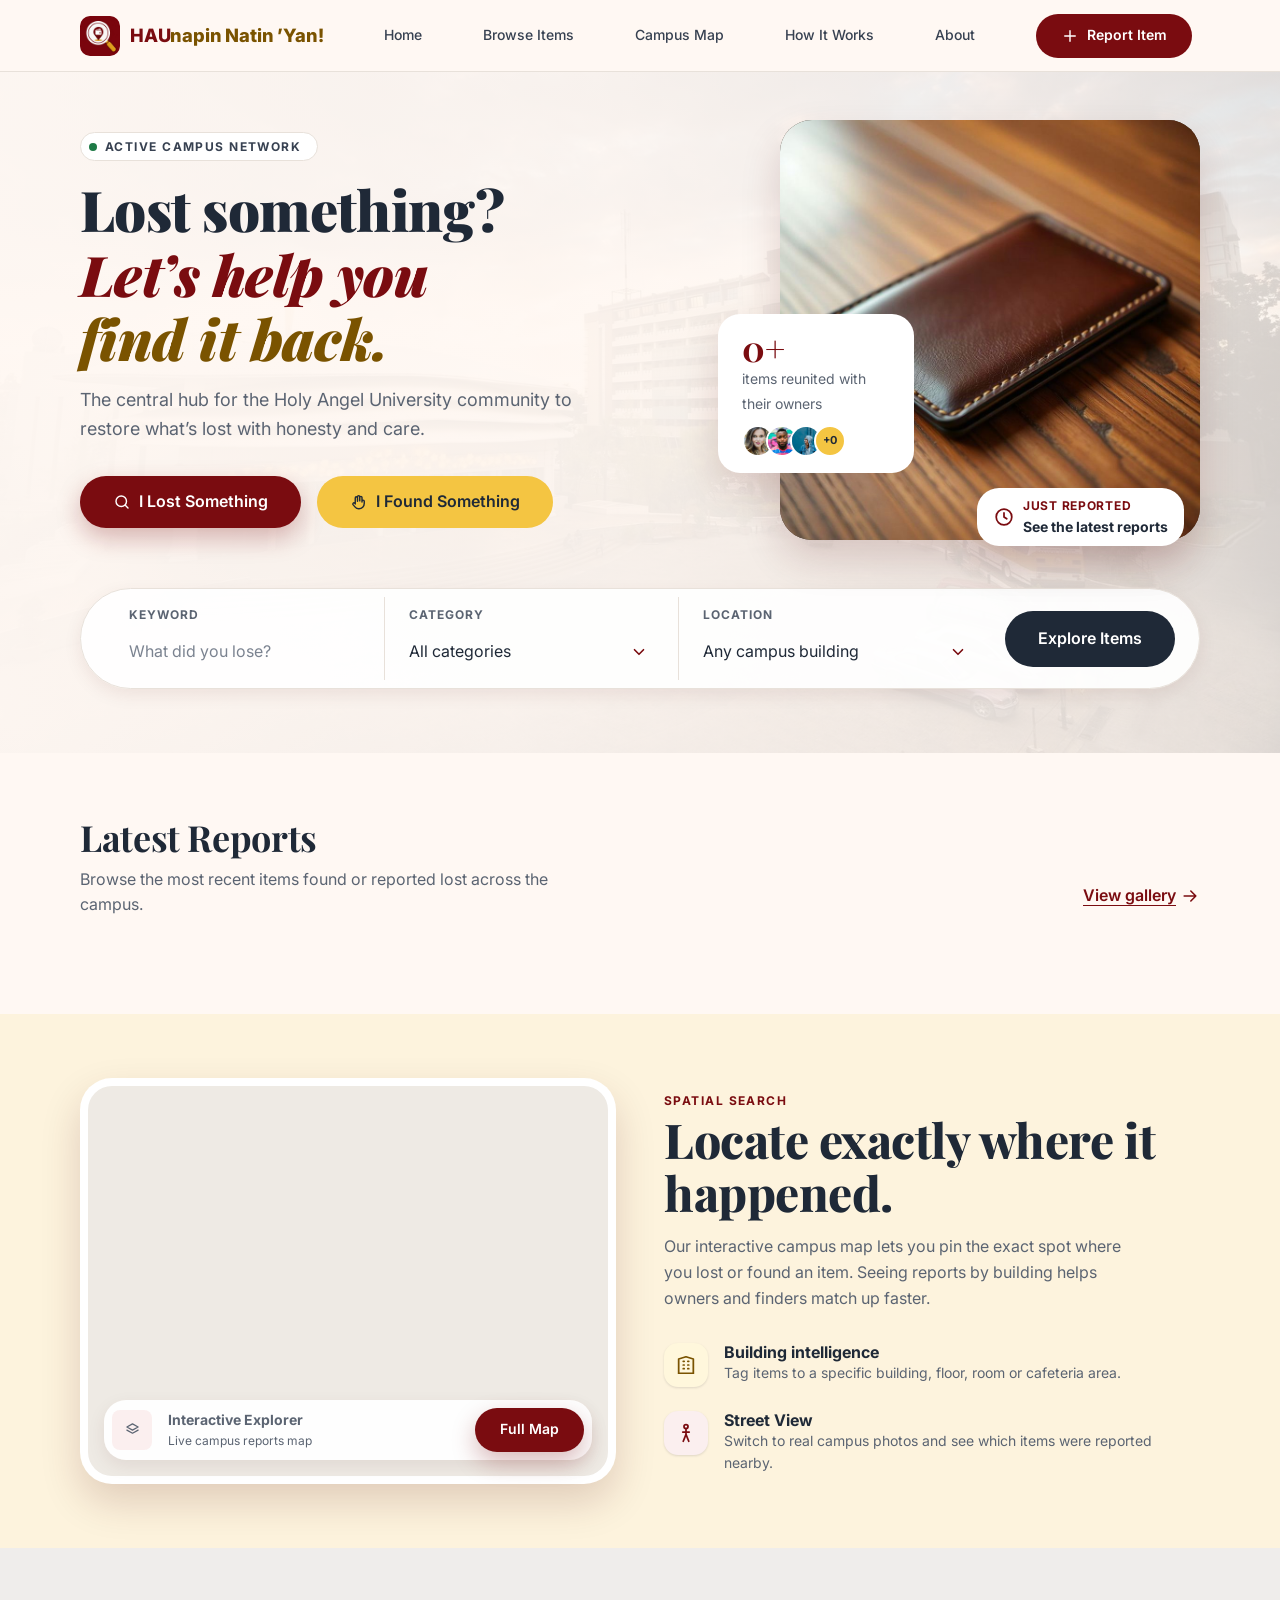
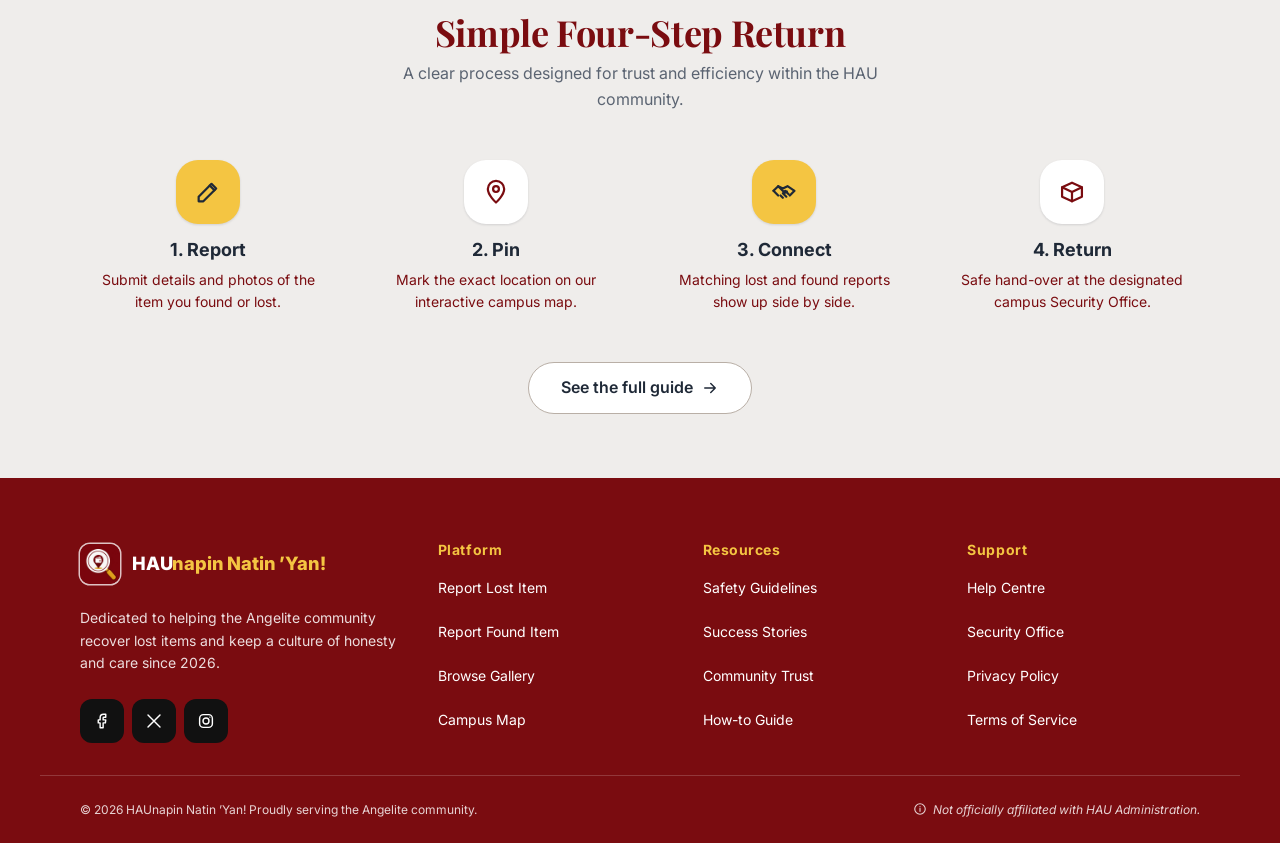
==== index.html @ 3c2f7609 "Phase 2: Wireframes, style guide, and draft of sitemap" ====
<!DOCTYPE html>
<html lang="en">
<head>
<meta charset="UTF-8">
<meta name="viewport" content="width=device-width, initial-scale=1, viewport-fit=cover">
<title>HAUnapin Natin ’Yan! | HAU Campus Lost & Found</title>
<meta name="description" content="Report, search and reclaim lost items at Holy Angel University, with every report pinned on an interactive campus map.">
<meta name="theme-color" content="#7A0C10">
<link rel="icon" href="images/favicon.svg" type="image/svg+xml">
<link rel="apple-touch-icon" href="images/apple-touch-icon.png">
<link rel="preconnect" href="https://fonts.googleapis.com">
<link rel="preconnect" href="https://fonts.gstatic.com" crossorigin>
<link href="https://fonts.googleapis.com/css2?family=Inter:wght@400;500;600;700;800;900&family=Playfair+Display:ital,wght@0,700;0,800;0,900;1,700;1,800;1,900&display=swap" rel="stylesheet">
<link rel="stylesheet" href="css/styles.css?v=20261009c">
</head>
<body data-page="home">

<a class="skip-link" href="#main">Skip to content</a>
<header class="site-header">
  <div class="container header-inner">
    <a class="brand" href="index.html" aria-label="HAUnapin Natin ’Yan! home"><img class="brand-mark" src="images/logo-mark.png" alt="" width="40" height="40"><span class="brand-name ">HAU<span>napin Natin ’Yan!</span></span></a>
    <nav class="main-nav" aria-label="Primary">
      <ul class="nav-list list-reset" role="list">
          <li><a class="nav-link" href="index.html" data-nav="home">Home</a></li>
          <li><a class="nav-link" href="browse.html" data-nav="browse">Browse Items</a></li>
          <li><a class="nav-link" href="map.html" data-nav="map">Campus Map</a></li>
          <li><a class="nav-link" href="how.html" data-nav="how">How It Works</a></li>
          <li><a class="nav-link" href="about.html" data-nav="about">About</a></li>
      </ul>
    </nav>
    <div class="header-actions">
      <a class="btn btn-primary header-cta" href="report.html"><svg class="icon" viewBox="0 0 24 24" fill="none" stroke="currentColor" stroke-width="1.9" stroke-linecap="round" stroke-linejoin="round" aria-hidden="true" focusable="false"><path d="M12 5v14M5 12h14"/></svg>Report Item</a>
      <div id="accountSlot" class="account-slot"></div>
      <button type="button" class="icon-btn menu-btn" id="menuBtn" aria-label="Open menu" aria-expanded="false" aria-controls="drawer"><svg class="icon" viewBox="0 0 24 24" fill="none" stroke="currentColor" stroke-width="1.9" stroke-linecap="round" stroke-linejoin="round" aria-hidden="true" focusable="false"><path d="M4 7h16M4 12h16M4 17h16"/></svg></button>
    </div>
  </div>
</header>
<div class="drawer-backdrop" id="drawerBackdrop" hidden>
  <aside class="drawer" id="drawer" aria-label="Menu" hidden>
    <div class="drawer-head">
      <a class="brand" href="index.html" aria-label="HAUnapin Natin ’Yan! home"><img class="brand-mark" src="images/logo-mark.png" alt="" width="40" height="40"><span class="brand-name ">HAU<span>napin Natin ’Yan!</span></span></a>
      <button type="button" class="icon-btn" data-close-drawer aria-label="Close menu"><svg class="icon" viewBox="0 0 24 24" fill="none" stroke="currentColor" stroke-width="1.9" stroke-linecap="round" stroke-linejoin="round" aria-hidden="true" focusable="false"><path d="M6 6l12 12M18 6 6 18"/></svg></button>
    </div>
    <nav class="drawer-nav" aria-label="Mobile">
      <a href="index.html" data-nav="home">Home</a>
      <a href="browse.html" data-nav="browse">Browse Items</a>
      <a href="map.html" data-nav="map">Campus Map</a>
      <a href="how.html" data-nav="how">How It Works</a>
      <a href="about.html" data-nav="about">About</a>
      <a href="stories.html" data-nav="stories">Success Stories</a>
      <a href="safety.html" data-nav="safety">Safety Guidelines</a>
      <a href="help.html" data-nav="help">Help Centre</a>
    </nav>
    <div class="drawer-account" id="drawerAccount"></div>
    <div class="drawer-foot">
      <a class="btn btn-primary btn-lg" href="report.html?type=lost"><svg class="icon" viewBox="0 0 24 24" fill="none" stroke="currentColor" stroke-width="1.9" stroke-linecap="round" stroke-linejoin="round" aria-hidden="true" focusable="false"><circle cx="11" cy="11" r="7"/><path d="m20 20-3.6-3.6"/></svg>I Lost Something</a>
      <a class="btn btn-gold btn-lg" href="report.html?type=found"><svg class="icon" viewBox="0 0 24 24" fill="none" stroke="currentColor" stroke-width="1.9" stroke-linecap="round" stroke-linejoin="round" aria-hidden="true" focusable="false"><path d="M7 11V6.5a1.5 1.5 0 0 1 3 0V11M10 10.5V5a1.5 1.5 0 0 1 3 0v5.5M13 10.5V6a1.5 1.5 0 0 1 3 0v6M16 11a1.5 1.5 0 0 1 3 0v3a7 7 0 0 1-7 7h-.5a6 6 0 0 1-4.6-2.2L4 15.5a1.5 1.5 0 0 1 2.2-2L7 14.5V11"/></svg>I Found Something</a>
    </div>
  </aside>
</div>
<div class="page">
<main id="main" tabindex="-1">

  <section class="hero hero-photo-bg" aria-labelledby="heroTitle">
    <div class="hero-bg" aria-hidden="true"><img src="images/campus/hau-campus.jpg" alt=""></div>
    <div class="container">
      <div class="hero-grid">
        <div>
          <p class="eyebrow eyebrow-pill"><span class="dot" aria-hidden="true"></span>Active campus network</p>
          <h1 id="heroTitle">Lost something?<span class="line-2">Let’s help you</span><span class="line-3">find it back.</span></h1>
          <p class="hero-lead">The central hub for the Holy Angel University community to restore what’s lost with honesty and care.</p>
          <div class="hero-ctas">
            <a class="btn btn-primary btn-lg" href="report.html?type=lost"><svg class="icon" viewBox="0 0 24 24" fill="none" stroke="currentColor" stroke-width="1.9" stroke-linecap="round" stroke-linejoin="round" aria-hidden="true" focusable="false"><circle cx="11" cy="11" r="7"/><path d="m20 20-3.6-3.6"/></svg>I Lost Something</a>
            <a class="btn btn-gold btn-lg" href="report.html?type=found"><svg class="icon" viewBox="0 0 24 24" fill="none" stroke="currentColor" stroke-width="1.9" stroke-linecap="round" stroke-linejoin="round" aria-hidden="true" focusable="false"><path d="M7 11V6.5a1.5 1.5 0 0 1 3 0V11M10 10.5V5a1.5 1.5 0 0 1 3 0v5.5M13 10.5V6a1.5 1.5 0 0 1 3 0v6M16 11a1.5 1.5 0 0 1 3 0v3a7 7 0 0 1-7 7h-.5a6 6 0 0 1-4.6-2.2L4 15.5a1.5 1.5 0 0 1 2.2-2L7 14.5V11"/></svg>I Found Something</a>
          </div>
        </div>
        <div class="hero-visual">
          <div class="hero-photo"><img src="images/items/brown-wallet.jpg" alt="A brown leather wallet on a wooden table" width="420" height="420"></div>
          <div class="float-card float-stat">
            <strong><span id="statReturned">0</span>+</strong>
            <span>items reunited with their owners</span>
            <span class="avatar-stack" aria-hidden="true">
              <img src="images/people/story-maria.jpg" alt=""><img src="images/people/story-jerome.jpg" alt=""><img src="images/people/story-elena.jpg" alt=""><b id="statMore">+0</b>
            </span>
          </div>
          <a class="float-card float-latest" id="latestFloat" href="browse.html">
            <svg class="icon" viewBox="0 0 24 24" fill="none" stroke="currentColor" stroke-width="1.9" stroke-linecap="round" stroke-linejoin="round" aria-hidden="true" focusable="false"><circle cx="12" cy="12" r="8.5"/><path d="M12 7.5V12l3 2"/></svg>
            <span><small>Just reported</small><b id="latestFloatTitle">See the latest reports</b></span>
          </a>
        </div>
      </div>

      <form class="quick-search" action="browse.html" method="get" role="search" aria-label="Search lost and found items">
        <div class="field">
          <label class="label" for="qsKeyword">Keyword</label>
          <input class="input" id="qsKeyword" name="q" type="search" placeholder="What did you lose?" autocomplete="off">
        </div>
        <div class="field">
          <label class="label" for="qsCat">Category</label>
          <select class="select" id="qsCat" name="cat"><option value="">All categories</option></select>
        </div>
        <div class="field">
          <label class="label" for="qsBldg">Location</label>
          <select class="select" id="qsBldg" name="bldg"><option value="">Any campus building</option></select>
        </div>
        <button class="btn btn-dark btn-lg" type="submit">Explore Items</button>
      </form>
    </div>
  </section>

  <section class="section" aria-labelledby="latestTitle">
    <div class="container">
      <div class="section-head">
        <div>
          <h2 id="latestTitle">Latest Reports</h2>
          <p>Browse the most recent items found or reported lost across the campus.</p>
        </div>
        <a class="text-link" href="browse.html">View gallery<svg class="icon" viewBox="0 0 24 24" fill="none" stroke="currentColor" stroke-width="1.9" stroke-linecap="round" stroke-linejoin="round" aria-hidden="true" focusable="false"><path d="M5 12h14M13 6l6 6-6 6"/></svg></a>
      </div>
      <div class="grid grid-3" id="latestGrid" aria-live="polite"></div>
    </div>
  </section>

  <section class="section band-cream" aria-labelledby="mapTitle">
    <div class="container split">
      <div class="preview-frame">
        <div class="map-shell" id="previewMap"></div>
        <div class="preview-cta">
          <span class="preview-ico" aria-hidden="true"><svg class="icon" viewBox="0 0 24 24" fill="none" stroke="currentColor" stroke-width="1.9" stroke-linecap="round" stroke-linejoin="round" aria-hidden="true" focusable="false"><path d="m12 3 9 5-9 5-9-5 9-5Z"/><path d="m3 13 9 5 9-5"/></svg></span>
          <span><b>Interactive Explorer</b><span>Live campus reports map</span></span>
          <a class="btn btn-primary" href="map.html">Full Map</a>
        </div>
      </div>
      <div>
        <p class="eyebrow">Spatial search</p>
        <h2 id="mapTitle" class="h-display">Locate exactly where it happened.</h2>
        <p class="muted" style="margin-top:var(--s-2);max-width:48ch">Our interactive campus map lets you pin the exact spot where you lost or found an item. Seeing reports by building helps owners and finders match up faster.</p>
        <div class="feature-list">
          <div class="feature"><span class="feature-icon is-gold"><svg class="icon" viewBox="0 0 24 24" fill="none" stroke="currentColor" stroke-width="1.9" stroke-linecap="round" stroke-linejoin="round" aria-hidden="true" focusable="false"><path d="M4 21V5.5L12 3l8 2.5V21"/><path d="M4 21h16M9 8h1M14 8h1M9 12h1M14 12h1M9 16h1M14 16h1"/></svg></span><div><h3>Building intelligence</h3><p>Tag items to a specific building, floor, room or cafeteria area.</p></div></div>
          <div class="feature"><span class="feature-icon is-rose"><svg class="icon" viewBox="0 0 24 24" fill="none" stroke="currentColor" stroke-width="1.9" stroke-linecap="round" stroke-linejoin="round" aria-hidden="true" focusable="false"><circle cx="12" cy="5" r="2.2"/><path d="M12 7.5v6M9 21l3-7.5 3 7.5M8.5 11h7"/></svg></span><div><h3>Street View</h3><p>Switch to real campus photos and see which items were reported nearby.</p></div></div>
        </div>
      </div>
    </div>
  </section>

  <section class="section band-grey" id="how" aria-labelledby="howTitle">
    <div class="container">
      <div class="section-head center">
        <div>
          <h2 id="howTitle" class="h-burgundy">Simple Four-Step Return</h2>
          <p>A clear process designed for trust and efficiency within the HAU community.</p>
        </div>
      </div>
      <ol class="steps list-reset" role="list">
        <li class="step"><span class="step-icon"><svg class="icon" viewBox="0 0 24 24" fill="none" stroke="currentColor" stroke-width="1.9" stroke-linecap="round" stroke-linejoin="round" aria-hidden="true" focusable="false"><path d="M4 20h4l11-11-4-4L4 16v4Z"/><path d="m13.5 6.5 4 4"/></svg></span><h3>Report</h3><p>Submit details and photos of the item you found or lost.</p></li>
        <li class="step"><span class="step-icon"><svg class="icon" viewBox="0 0 24 24" fill="none" stroke="currentColor" stroke-width="1.9" stroke-linecap="round" stroke-linejoin="round" aria-hidden="true" focusable="false"><path d="M12 21s-7-6.2-7-11.5A7 7 0 0 1 19 9.5C19 14.8 12 21 12 21Z"/><circle cx="12" cy="9.5" r="2.5"/></svg></span><h3>Pin</h3><p>Mark the exact location on our interactive campus map.</p></li>
        <li class="step"><span class="step-icon"><svg class="icon" viewBox="0 0 24 24" fill="none" stroke="currentColor" stroke-width="1.9" stroke-linecap="round" stroke-linejoin="round" aria-hidden="true" focusable="false"><path d="m3 11 4-4 4 2 4-2 6 4-4 4"/><path d="m7 7 5 5a1.5 1.5 0 0 0 2.1 0l.4-.4M9 15l2 2M11 13l3 3M13 11l3 3"/><path d="m3 11 4 4"/></svg></span><h3>Connect</h3><p>Matching lost and found reports show up side by side.</p></li>
        <li class="step"><span class="step-icon"><svg class="icon" viewBox="0 0 24 24" fill="none" stroke="currentColor" stroke-width="1.9" stroke-linecap="round" stroke-linejoin="round" aria-hidden="true" focusable="false"><path d="M3.5 8 12 4l8.5 4v8L12 20l-8.5-4V8Z"/><path d="M3.5 8 12 12l8.5-4M12 12v8"/></svg></span><h3>Return</h3><p>Safe hand-over at the designated campus Security Office.</p></li>
      </ol>
      <p class="center" style="margin-top:var(--s-4)"><a class="btn btn-outline btn-lg" href="how.html">See the full guide<svg class="icon" viewBox="0 0 24 24" fill="none" stroke="currentColor" stroke-width="1.9" stroke-linecap="round" stroke-linejoin="round" aria-hidden="true" focusable="false"><path d="M5 12h14M13 6l6 6-6 6"/></svg></a></p>
    </div>
  </section>
</main>
</div>

<footer class="site-footer">
  <div class="container footer-top">
    <div class="footer-brand">
      <a class="brand brand-footer" href="index.html" aria-label="HAUnapin Natin ’Yan! home"><img class="brand-mark footer-logo" src="images/logo-mark.png" alt="" width="40" height="40"><span class="brand-name">HAU<span>napin Natin ’Yan!</span></span></a>
      <p>Dedicated to helping the Angelite community recover lost items and keep a culture of honesty and care since 2026.</p>
      <div class="socials">
        <a href="https://www.facebook.com/holyangel1933" target="_blank" rel="noopener" aria-label="Holy Angel University on Facebook (opens in a new tab)"><svg class="icon" viewBox="0 0 24 24" fill="none" stroke="currentColor" stroke-width="1.9" stroke-linecap="round" stroke-linejoin="round" aria-hidden="true" focusable="false"><path d="M14 3h3v4h-2.5a1 1 0 0 0-1 1v2.5H17l-.5 4h-3V21h-4v-6.5H7v-4h2.5V7.5A4.5 4.5 0 0 1 14 3Z"/></svg></a>
        <a href="https://twitter.com/holyangel1933" target="_blank" rel="noopener" aria-label="Holy Angel University on X (opens in a new tab)"><svg class="icon" viewBox="0 0 24 24" fill="none" stroke="currentColor" stroke-width="1.9" stroke-linecap="round" stroke-linejoin="round" aria-hidden="true" focusable="false"><path d="M4 4l16 16M20 4 4 20"/></svg></a>
        <a href="https://www.instagram.com/holyangel1933/" target="_blank" rel="noopener" aria-label="Holy Angel University on Instagram (opens in a new tab)"><svg class="icon" viewBox="0 0 24 24" fill="none" stroke="currentColor" stroke-width="1.9" stroke-linecap="round" stroke-linejoin="round" aria-hidden="true" focusable="false"><rect x="3.5" y="3.5" width="17" height="17" rx="5"/><circle cx="12" cy="12" r="4"/><path d="M17.2 6.8v.01"/></svg></a>
      </div>
    </div>
    <nav class="footer-col" aria-labelledby="fPlatform">
      <h2 id="fPlatform">Platform</h2>
      <a href="report.html?type=lost">Report Lost Item</a>
      <a href="report.html?type=found">Report Found Item</a>
      <a href="browse.html">Browse Gallery</a>
      <a href="map.html">Campus Map</a>
    </nav>
    <nav class="footer-col" aria-labelledby="fResources">
      <h2 id="fResources">Resources</h2>
      <a href="safety.html">Safety Guidelines</a>
      <a href="stories.html">Success Stories</a>
      <a href="about.html#mission">Community Trust</a>
      <a href="how.html">How-to Guide</a>
    </nav>
    <nav class="footer-col" aria-labelledby="fSupport">
      <h2 id="fSupport">Support</h2>
      <a href="help.html">Help Centre</a>
      <a href="help.html#contact">Security Office</a>
      <a href="legal.html#privacy">Privacy Policy</a>
      <a href="legal.html#terms">Terms of Service</a>
    </nav>
  </div>
  <div class="container footer-bottom">
    <p>&copy; <span id="year">2026</span> HAUnapin Natin ’Yan! Proudly serving the Angelite community.</p>
    <p class="footer-note"><svg class="icon" viewBox="0 0 24 24" fill="none" stroke="currentColor" stroke-width="1.9" stroke-linecap="round" stroke-linejoin="round" aria-hidden="true" focusable="false"><circle cx="12" cy="12" r="9"/><path d="M12 11v5M12 8v.01"/></svg>Not officially affiliated with HAU Administration.</p>
  </div>
</footer>
<script src="js/sync.js?v=20261009c"></script>
<script src="js/icons.js?v=20261009c"></script>
<script src="js/data.js?v=20261009c"></script>
<script src="js/store.js?v=20261009c"></script>
<script src="js/auth.js?v=20261009c"></script>
<script src="js/ui.js?v=20261009c"></script>
<script src="js/map.js?v=20261009c"></script>
<script src="js/pages/home.js?v=20261009c"></script>
</body>
</html>
---- css/styles.css ----
/* ============================================================
   HAUnapin Natin 'Yan! — Campus Lost & Found
   Design system + components. Mobile-first.
   Breakpoints: 600 (large phone) / 900 (tablet) / 1200 (desktop)
   ============================================================ */

/* ---------- 1. Design tokens ---------- */
:root {
  /* Brand (from the Figma style guide) */
  --burgundy: #7A0C10;
  --burgundy-dark: #4A0404;
  --burgundy-600: #9B1B20;
  --burgundy-50: #FBEFEF;
  --burgundy-100: #F6DCDC;
  --gold: #F4C542;
  --gold-dark: #D4A017;
  --gold-50: #FFF7DC;
  --gold-text: #7A5300;          /* gold-family text that passes 4.5:1 on light surfaces */
  --sage: #8CB69B;
  --sage-dark: #5E8C6E;
  --sage-50: #EAF3ED;

  /* Surfaces */
  --cream: #FFF8F3;
  --surface: #FFFFFF;
  --surface-2: #FAF7F4;
  --surface-3: #F3EEEA;
  --line: #E8E1DA;
  --line-strong: #B9AFA6;        /* field and control outlines (3:1 on white) */

  /* Text */
  --ink: #1F2937;
  --ink-2: #374151;
  --muted: #5B6472;              /* secondary text, 5.9:1 on white */
  --on-dark: #FFFFFF;

  /* Status */
  --lost: var(--burgundy);
  --lost-bg: var(--burgundy-50);
  --found: var(--gold-text);
  --found-bg: var(--gold-50);
  --ok: #1E7A46;
  --ok-bg: #E7F5EC;
  --info: #1D4E89;
  --info-bg: #E8F0FA;
  --danger: #B42318;

  /* Type */
  --font-display: 'Playfair Display', Georgia, 'Times New Roman', serif;
  --font-body: 'Inter', system-ui, -apple-system, 'Segoe UI', Roboto, sans-serif;
  --fs-xs: 0.75rem;
  --fs-sm: 0.875rem;
  --fs-md: 1rem;
  --fs-lg: 1.125rem;
  --fs-xl: 1.375rem;
  --fs-2xl: clamp(1.6rem, 1.2rem + 1.6vw, 2.25rem);
  --fs-3xl: clamp(2.1rem, 1.4rem + 3vw, 3.5rem);

  /* Spacing: 8px base grid */
  --s-half: 0.25rem;   /* 4  */
  --s-1: 0.5rem;       /* 8  */
  --s-2: 1rem;         /* 16 */
  --s-3: 1.5rem;       /* 24 */
  --s-4: 2rem;         /* 32 */
  --s-5: 3rem;         /* 48 */
  --s-6: 4rem;         /* 64 */
  --s-7: 6rem;         /* 96 */

  /* Shape */
  --r-sm: 8px;
  --r-md: 14px;
  --r-lg: 22px;
  --r-xl: 32px;
  --r-pill: 999px;

  /* Elevation */
  --shadow-1: 0 1px 2px rgba(31, 41, 55, 0.06), 0 1px 3px rgba(31, 41, 55, 0.08);
  --shadow-2: 0 6px 18px rgba(74, 4, 4, 0.08);
  --shadow-3: 0 18px 40px rgba(74, 4, 4, 0.16);
  --shadow-cta: 0 10px 24px rgba(122, 12, 16, 0.28);

  /* Layers (base < card < sticky header < map overlays < sheets < modals < toast) */
  --z-base: 0;
  --z-card: 10;
  --z-sticky: 100;
  --z-map-overlay: 200;
  --z-sheet: 300;
  --z-modal: 400;
  --z-toast: 500;

  /* Layout */
  --container: 1200px;
  --gutter: clamp(1rem, 4vw, 2.5rem);
  --header-h: 72px;
  --tap: 44px;
  --ease: cubic-bezier(.22, .8, .24, 1);
  --focus: 0 0 0 3px var(--surface), 0 0 0 5px var(--burgundy);
}

/* ---------- 2. Reset ---------- */
*, *::before, *::after { box-sizing: border-box; }
html { -webkit-text-size-adjust: 100%; scroll-behavior: smooth; scroll-padding-top: calc(var(--header-h) + 16px); }
body, h1, h2, h3, h4, p, ul, ol, figure, blockquote, dl, dd { margin: 0; }
ul[role="list"], ol[role="list"], .list-reset { list-style: none; padding: 0; }
img, svg, video { display: block; max-width: 100%; }
input, button, textarea, select { font: inherit; color: inherit; }
button { cursor: pointer; background: none; border: 0; padding: 0; }
a { color: inherit; }
body {
  font-family: var(--font-body); font-size: var(--fs-md); line-height: 1.6; color: var(--ink);
  background: var(--cream); -webkit-font-smoothing: antialiased; text-rendering: optimizeLegibility;
  min-height: 100vh; min-height: 100dvh; display: flex; flex-direction: column;
}
.page { overflow-x: hidden; flex: 1 0 auto; } /* page wrapper: no sideways scrolling */
h1, h2, h3, h4 { line-height: 1.15; color: var(--ink); }
h1, h2 { font-family: var(--font-display); font-weight: 700; letter-spacing: -0.01em; }
h3, h4 { font-weight: 700; }
:focus-visible { outline: none; box-shadow: var(--focus); border-radius: var(--r-sm); }
[hidden] { display: none !important; }
html.is-locked { overflow: hidden; }

@media (prefers-reduced-motion: reduce) {
  html { scroll-behavior: auto; }
  *, *::before, *::after { animation-duration: 0.001ms !important; animation-iteration-count: 1 !important; transition-duration: 0.001ms !important; }
}

/* ---------- 3. Utilities ---------- */
.container { width: 100%; max-width: var(--container); margin-inline: auto; padding-inline: var(--gutter); }
.stack > * + * { margin-top: var(--s-2); }
.cluster { display: flex; flex-wrap: wrap; gap: var(--s-1); align-items: center; }
.grid { display: grid; gap: var(--s-3); }
.grid-3 { grid-template-columns: minmax(0, 1fr); }
@media (min-width: 600px) { .grid-3 { grid-template-columns: repeat(2, minmax(0, 1fr)); } }
@media (min-width: 900px) { .grid-3 { grid-template-columns: repeat(3, minmax(0, 1fr)); } }
.visually-hidden {
  position: absolute !important; width: 1px; height: 1px; padding: 0; margin: -1px;
  overflow: hidden; clip: rect(0 0 0 0); white-space: nowrap; border: 0;
}
.skip-link {
  position: absolute; left: var(--s-2); top: -100px; z-index: var(--z-toast);
  background: var(--burgundy); color: var(--on-dark); padding: var(--s-1) var(--s-2); border-radius: var(--r-sm); font-weight: 600;
}
.skip-link:focus { top: var(--s-1); }
.eyebrow {
  display: inline-flex; align-items: center; gap: var(--s-1);
  font-size: var(--fs-xs); font-weight: 700; letter-spacing: 0.12em; text-transform: uppercase; color: var(--burgundy);
}
.eyebrow-pill { padding: var(--s-half) var(--s-2) var(--s-half) var(--s-1); background: var(--surface); border: 1px solid var(--line); border-radius: var(--r-pill); color: var(--ink-2); }
.eyebrow-pill .dot { width: 8px; height: 8px; border-radius: 50%; background: var(--ok); }
.muted { color: var(--muted); }
.accent { color: var(--burgundy); font-style: italic; }
.accent-gold { color: var(--gold-text); }
.section { padding-block: var(--s-6); }
.section-head { display: flex; flex-wrap: wrap; align-items: flex-end; justify-content: space-between; gap: var(--s-2); margin-bottom: var(--s-4); }
.section-head h2 { font-size: var(--fs-2xl); }
.section-head p { color: var(--muted); max-width: 52ch; margin-top: var(--s-1); }
.text-link {
  display: inline-flex; align-items: center; gap: var(--s-half); min-height: var(--tap);
  color: var(--burgundy); font-weight: 600; text-decoration: underline; text-decoration-thickness: 1px; text-underline-offset: 4px;
}
.text-link:hover { color: var(--burgundy-dark); }
.icon { width: 1.25em; height: 1.25em; flex: none; }

/* ---------- 4. Buttons ---------- */
.btn {
  display: inline-flex; align-items: center; justify-content: center; gap: var(--s-1);
  min-height: var(--tap); padding: 0 var(--s-3); border-radius: var(--r-pill);
  font-weight: 600; font-size: var(--fs-sm); line-height: 1.2; text-decoration: none; white-space: nowrap;
  border: 1.5px solid transparent; transition: background 0.2s var(--ease), color 0.2s var(--ease), box-shadow 0.2s var(--ease), transform 0.2s var(--ease);
}
.btn .icon { width: 18px; height: 18px; }
.btn:active { transform: translateY(1px); }
.btn-primary { background: var(--burgundy); color: var(--on-dark); box-shadow: var(--shadow-cta); }
.btn-primary:hover { background: var(--burgundy-dark); }
.btn-gold { background: var(--gold); color: var(--ink); }
.btn-gold:hover { background: #EDB92A; }
.btn-dark { background: var(--ink); color: var(--on-dark); }
.btn-dark:hover { background: #111827; }
.btn-outline { background: var(--surface); color: var(--ink); border-color: var(--line-strong); }
.btn-outline:hover { border-color: var(--burgundy); color: var(--burgundy); }
.btn-ghost { color: var(--ink-2); }
.btn-ghost:hover { background: var(--surface-3); }
.btn-lg { min-height: 52px; padding: 0 var(--s-4); font-size: var(--fs-md); }
.btn-block { width: 100%; }
.btn[disabled], .btn[aria-disabled="true"] { opacity: 0.5; cursor: not-allowed; box-shadow: none; }
.icon-btn {
  width: var(--tap); height: var(--tap); flex: none; display: inline-flex; align-items: center; justify-content: center;
  border-radius: 50%; background: var(--surface); border: 1px solid var(--line); color: var(--ink-2); transition: background 0.2s, color 0.2s, border-color 0.2s;
}
.icon-btn:hover { border-color: var(--burgundy); color: var(--burgundy); }
.icon-btn .icon { width: 20px; height: 20px; }

/* ---------- 5. Chips, badges, tags ---------- */
.chip {
  display: inline-flex; align-items: center; gap: var(--s-1); min-height: var(--tap); padding: 0 var(--s-2);
  border-radius: var(--r-pill); background: var(--surface); border: 1px solid var(--line-strong);
  font-size: var(--fs-sm); font-weight: 500; color: var(--ink-2); transition: background 0.2s, color 0.2s, border-color 0.2s;
}
.chip:hover { border-color: var(--burgundy); }
.chip[aria-pressed="true"] { background: var(--burgundy); border-color: var(--burgundy); color: var(--on-dark); }
.chip .count { font-size: var(--fs-xs); opacity: 0.8; }
.badge {
  display: inline-flex; align-items: center; gap: var(--s-half); padding: 2px 10px; border-radius: var(--r-pill);
  font-size: var(--fs-xs); font-weight: 700; letter-spacing: 0.06em; text-transform: uppercase; white-space: nowrap;
}
.badge .icon { width: 12px; height: 12px; }
.badge-lost { background: var(--lost-bg); color: var(--lost); }
.badge-found { background: var(--found-bg); color: var(--found); }
.badge-returned { background: var(--ok-bg); color: var(--ok); }
.badge-claim { background: var(--info-bg); color: var(--info); }
.badge-solid-lost { background: var(--burgundy); color: var(--on-dark); }
.badge-solid-found { background: var(--gold); color: var(--ink); }
.tag { font-size: var(--fs-xs); font-weight: 700; letter-spacing: 0.08em; text-transform: uppercase; color: var(--muted); }

/* ---------- 6. Forms ---------- */
.field { display: grid; gap: var(--s-1); }
.field + .field { margin-top: var(--s-3); }
.field-row { display: grid; gap: var(--s-3); grid-template-columns: minmax(0, 1fr); }
@media (min-width: 600px) { .field-row { grid-template-columns: repeat(2, minmax(0, 1fr)); } }
.field-row + .field, .field + .field-row, .field-row + .field-row { margin-top: var(--s-3); }
.label { font-size: var(--fs-sm); font-weight: 600; color: var(--ink); display: flex; align-items: baseline; gap: var(--s-1); flex-wrap: wrap; }
.label .req { font-size: var(--fs-xs); font-weight: 700; letter-spacing: 0.06em; color: var(--burgundy); text-transform: uppercase; }
.label .opt { font-weight: 400; color: var(--muted); }
.hint { font-size: var(--fs-sm); color: var(--muted); }
.input, .select, .textarea {
  width: 100%; min-height: 48px; padding: 0 var(--s-2); border-radius: var(--r-md);
  background: var(--surface); border: 1px solid var(--line-strong); color: var(--ink);
  transition: border-color 0.2s, box-shadow 0.2s;
}
.textarea { padding: var(--s-2); min-height: 120px; resize: vertical; line-height: 1.5; }
.select {
  appearance: none; -webkit-appearance: none; padding-right: var(--s-5);
  background-image: url("data:image/svg+xml,%3Csvg xmlns='http://www.w3.org/2000/svg' viewBox='0 0 24 24' fill='none' stroke='%237A0C10' stroke-width='2.2' stroke-linecap='round' stroke-linejoin='round'%3E%3Cpath d='m6 9 6 6 6-6'/%3E%3C/svg%3E");
  background-repeat: no-repeat; background-position: right 14px center; background-size: 18px;
}
.input::placeholder, .textarea::placeholder { color: #7B8390; }
.input:focus, .select:focus, .textarea:focus { outline: none; border-color: var(--burgundy); box-shadow: 0 0 0 3px rgba(122, 12, 16, 0.18); }
.input[aria-invalid="true"], .select[aria-invalid="true"], .textarea[aria-invalid="true"] { border-color: var(--danger); }
.input-icon { position: relative; }
.input-icon .icon { position: absolute; left: 14px; top: 50%; transform: translateY(-50%); width: 20px; height: 20px; color: var(--burgundy); pointer-events: none; }
.input-icon .input { padding-left: 44px; }
.error { font-size: var(--fs-sm); color: var(--danger); font-weight: 500; display: flex; gap: var(--s-half); align-items: flex-start; }
.error:empty { display: none; }
.check { display: flex; align-items: flex-start; gap: var(--s-1); min-height: var(--tap); padding-block: 10px; cursor: pointer; font-size: var(--fs-sm); }
.check input { width: 20px; height: 20px; margin: 1px 0 0; accent-color: var(--burgundy); flex: none; }
.radio-list { display: grid; gap: 2px; }

/* ---------- 7. Cards ---------- */
.card { background: var(--surface); border-radius: var(--r-lg); box-shadow: var(--shadow-1); border: 1px solid var(--line); }
.card-pad { padding: var(--s-3); }
@media (min-width: 900px) { .card-pad { padding: var(--s-4); } }

/* Item card (shared by Home, Browse) */
.item-card {
  position: relative; display: flex; flex-direction: column; height: 100%;
  background: var(--surface); border: 1px solid var(--line); border-radius: var(--r-lg); box-shadow: var(--shadow-1);
  overflow: hidden; transition: box-shadow 0.25s var(--ease), transform 0.25s var(--ease), border-color 0.25s;
}
.item-card:hover { box-shadow: var(--shadow-2); transform: translateY(-2px); }
.item-card.is-active { border-color: var(--burgundy); box-shadow: 0 0 0 2px var(--burgundy), var(--shadow-2); }
.item-media { position: relative; aspect-ratio: 4 / 3; background: var(--surface-3); overflow: hidden; }
.item-media img { width: 100%; height: 100%; object-fit: cover; }
.item-media .badge { position: absolute; top: var(--s-2); left: var(--s-2); z-index: 1; box-shadow: var(--shadow-1); }
.item-media .state-badge { left: auto; right: var(--s-2); }
.art {
  width: 100%; height: 100%; display: grid; place-items: center;
  background: radial-gradient(120% 90% at 30% 20%, var(--surface) 0%, var(--surface-3) 70%);
}
.art svg { width: 38%; height: auto; color: var(--burgundy); opacity: 0.9; }
.art.is-found svg { color: var(--gold-dark); }
.item-body { display: flex; flex-direction: column; gap: var(--s-1); padding: var(--s-2) var(--s-3) var(--s-3); flex: 1; }
.item-body h3 { font-size: var(--fs-lg); line-height: 1.3; }
.item-body h3 a { text-decoration: none; }
.item-body h3 a::after { content: ''; position: absolute; inset: 0; z-index: 2; border-radius: inherit; } /* whole card clickable */
.item-body h3 a:focus-visible { box-shadow: none; }
.item-card:has(h3 a:focus-visible) { box-shadow: var(--focus); }
.item-desc { color: var(--muted); font-size: var(--fs-sm); display: -webkit-box; -webkit-line-clamp: 2; -webkit-box-orient: vertical; overflow: hidden; }
.meta { display: grid; gap: var(--s-half); margin-top: auto; padding-top: var(--s-1); font-size: var(--fs-sm); color: var(--muted); }
.meta li { display: flex; align-items: center; gap: var(--s-1); min-width: 0; }
.meta li span { overflow: hidden; text-overflow: ellipsis; white-space: nowrap; }
.meta .icon { width: 16px; height: 16px; color: var(--burgundy); }
.meta-inline { margin-top: 0; padding-top: 0; grid-auto-flow: column; justify-content: start; gap: var(--s-2); }
.loc-bar {
  margin-top: auto; display: flex; align-items: center; gap: var(--s-1); padding: 10px var(--s-2); border-radius: var(--r-md);
  font-size: var(--fs-sm); font-weight: 600; background: var(--burgundy); color: var(--on-dark);
}
.loc-bar.is-found { background: var(--gold); color: var(--ink); }
.loc-bar .icon { width: 16px; height: 16px; }
.loc-bar span { overflow: hidden; text-overflow: ellipsis; white-space: nowrap; }

/* Compact row card (map list, similar items) */
.row-card {
  display: grid; grid-template-columns: 56px minmax(0, 1fr); gap: var(--s-2); align-items: center; width: 100%;
  padding: var(--s-1) var(--s-2) var(--s-1) var(--s-1); border-radius: var(--r-md); background: var(--surface);
  border: 1px solid var(--line); text-align: left; transition: border-color 0.2s, background 0.2s, box-shadow 0.2s; min-height: 72px;
}
.row-card:hover { border-color: var(--burgundy-100); }
.row-card.is-active { border-color: var(--burgundy); background: var(--burgundy-50); }
.row-card .thumb { width: 56px; height: 56px; border-radius: var(--r-sm); overflow: hidden; background: var(--surface-3); display: grid; place-items: center; }
.row-card .thumb img { width: 100%; height: 100%; object-fit: cover; }
.row-card .thumb svg { width: 28px; height: 28px; color: var(--burgundy); }
.row-card .thumb.is-found svg { color: var(--gold-dark); }
.row-card .kind { font-size: var(--fs-xs); font-weight: 700; letter-spacing: 0.06em; text-transform: uppercase; }
.row-card .kind.is-lost { color: var(--lost); }
.row-card .kind.is-found { color: var(--found); }
.row-card strong { display: block; font-size: var(--fs-md); line-height: 1.3; overflow: hidden; text-overflow: ellipsis; white-space: nowrap; }
.row-card .sub { font-size: var(--fs-sm); color: var(--muted); overflow: hidden; text-overflow: ellipsis; white-space: nowrap; display: block; }

/* ---------- 8. Header + navigation ---------- */
.site-header {
  position: sticky; top: 0; z-index: var(--z-sticky); height: var(--header-h);
  background: rgba(255, 248, 243, 0.96); border-bottom: 1px solid var(--line);
  backdrop-filter: saturate(1.4) blur(10px); -webkit-backdrop-filter: saturate(1.4) blur(10px);
}
.header-inner { height: 100%; display: flex; align-items: center; justify-content: space-between; gap: var(--s-2); }
.brand { display: inline-flex; align-items: center; gap: 10px; text-decoration: none; min-height: var(--tap); flex: none; }
.brand-mark { width: 40px; height: 40px; flex: none; }
.brand-name { font-weight: 800; font-size: 1.15rem; letter-spacing: -0.01em; color: var(--burgundy); white-space: nowrap; }
.brand-name span { color: var(--gold-text); }
.main-nav { display: none; }
.nav-list { display: flex; gap: var(--s-1); }
.nav-link {
  position: relative; display: inline-flex; align-items: center; min-height: var(--tap); padding: 0 var(--s-2);
  font-size: var(--fs-sm); font-weight: 500; color: var(--ink-2); text-decoration: none; border-radius: var(--r-sm);
}
.nav-link:hover { color: var(--burgundy); }
.nav-link[aria-current="page"] { color: var(--burgundy); font-weight: 600; }
.nav-link[aria-current="page"]::after {
  content: ''; position: absolute; left: var(--s-2); right: var(--s-2); bottom: 6px; height: 2px; border-radius: 2px; background: var(--burgundy);
}
.header-actions { display: flex; align-items: center; gap: var(--s-1); }
.header-cta { display: none; }
.menu-btn { display: inline-flex; }
@media (min-width: 900px) {
  .main-nav { display: block; }
  .header-cta { display: inline-flex; }
  .menu-btn { display: none; }
}

/* Mobile drawer */
.drawer-backdrop {
  position: fixed; inset: 0; z-index: var(--z-modal); background: rgba(31, 41, 55, 0.5);
  opacity: 0; transition: opacity 0.25s var(--ease);
}
.drawer-backdrop.is-open { opacity: 1; }
.drawer {
  position: fixed; top: 0; right: 0; bottom: 0; z-index: calc(var(--z-modal) + 1);
  width: min(86vw, 360px); background: var(--cream); box-shadow: var(--shadow-3);
  display: flex; flex-direction: column; padding: var(--s-2) var(--s-3) var(--s-3);
  transform: translateX(100%); transition: transform 0.3s var(--ease); overflow-y: auto;
}
.drawer.is-open { transform: none; }
.drawer-head { display: flex; align-items: center; justify-content: space-between; margin-bottom: var(--s-3); }
.drawer-nav a {
  display: flex; align-items: center; min-height: 52px; padding: 0 var(--s-2); border-radius: var(--r-md);
  font-weight: 600; text-decoration: none; color: var(--ink);
}
.drawer-nav a:hover { background: var(--surface-3); }
.drawer-nav a[aria-current="page"] { background: var(--burgundy-50); color: var(--burgundy); }
.drawer-foot { margin-top: auto; padding-top: var(--s-3); display: grid; gap: var(--s-1); }

/* ---------- 9. Footer ---------- */
.site-footer { background: var(--burgundy); color: rgba(255, 255, 255, 0.86); flex: none; }
.footer-top { display: grid; gap: var(--s-4); padding-block: var(--s-6) var(--s-4); grid-template-columns: minmax(0, 1fr); }
@media (min-width: 900px) { .footer-top { grid-template-columns: 1.4fr 1fr 1fr 1fr; } }
.footer-brand .brand-name { color: var(--on-dark); }
.footer-brand .brand-name span { color: var(--gold); }
.footer-brand p { margin-top: var(--s-2); max-width: 36ch; font-size: var(--fs-sm); }
.footer-col h2 { font-family: var(--font-body); font-size: var(--fs-sm); font-weight: 700; color: var(--gold); letter-spacing: 0.04em; margin-bottom: var(--s-1); }
.footer-col a { display: flex; align-items: center; min-height: 40px; text-decoration: none; font-size: var(--fs-sm); color: rgba(255, 255, 255, 0.9); }
.footer-col a:hover { color: var(--on-dark); text-decoration: underline; text-underline-offset: 4px; }
.footer-bottom {
  display: flex; flex-wrap: wrap; justify-content: space-between; gap: var(--s-1);
  padding-block: var(--s-3); border-top: 1px solid rgba(255, 255, 255, 0.18); font-size: var(--fs-xs); color: rgba(255, 255, 255, 0.82);
}
.site-footer :focus-visible { box-shadow: 0 0 0 3px var(--burgundy), 0 0 0 5px var(--gold); }

/* ---------- 10. Overlays: modal, sheet, toast ---------- */
.modal-backdrop {
  position: fixed; inset: 0; z-index: var(--z-modal); background: rgba(31, 41, 55, 0.55);
  display: flex; align-items: flex-end; justify-content: center; padding: 0;
  opacity: 0; transition: opacity 0.2s var(--ease);
}
.modal-backdrop.is-open { opacity: 1; }
.modal {
  position: relative; width: 100%; max-height: 92dvh; overflow-y: auto; overscroll-behavior: contain;
  background: var(--surface); border-radius: var(--r-xl) var(--r-xl) 0 0; padding: var(--s-4) var(--s-3) var(--s-3);
  transform: translateY(16px); transition: transform 0.25s var(--ease); box-shadow: var(--shadow-3);
}
.modal-backdrop.is-open .modal { transform: none; }
@media (min-width: 600px) {
  .modal-backdrop { align-items: center; padding: var(--s-3); }
  .modal { max-width: 520px; border-radius: var(--r-xl); padding: var(--s-4); }
}
.modal-close { position: absolute; top: var(--s-2); right: var(--s-2); }
.modal h2 { font-size: var(--fs-xl); padding-right: var(--s-5); margin-bottom: var(--s-1); }
.modal-actions { display: flex; flex-wrap: wrap; gap: var(--s-1); justify-content: flex-end; margin-top: var(--s-3); }

.toast-region { position: fixed; left: 50%; bottom: var(--s-3); transform: translateX(-50%); z-index: var(--z-toast); width: min(92vw, 440px); pointer-events: none; }
.toast {
  display: flex; align-items: center; gap: var(--s-1); padding: var(--s-2); border-radius: var(--r-md);
  background: var(--ink); color: var(--on-dark); font-size: var(--fs-sm); box-shadow: var(--shadow-3);
  opacity: 0; transform: translateY(8px); transition: opacity 0.2s, transform 0.2s;
}
.toast.is-shown { opacity: 1; transform: none; }
.toast .icon { color: var(--gold); width: 20px; height: 20px; }

/* ============================================================
   PAGES
   ============================================================ */

/* ---------- Home: hero ---------- */
.hero { position: relative; padding-block: var(--s-5) var(--s-6); overflow: hidden; }
.hero::before {
  content: ''; position: absolute; inset: 0; z-index: -1;
  background:
    radial-gradient(60% 70% at 85% 10%, rgba(244, 197, 66, 0.18), transparent 70%),
    radial-gradient(50% 60% at 5% 90%, rgba(122, 12, 16, 0.08), transparent 70%),
    var(--cream);
}
.hero-grid { display: grid; gap: var(--s-5); align-items: center; grid-template-columns: minmax(0, 1fr); }
@media (min-width: 900px) { .hero-grid { grid-template-columns: 1.1fr 0.9fr; } }
.hero h1 { font-size: var(--fs-3xl); margin-top: var(--s-2); }
.hero h1 .line-2 { display: block; color: var(--burgundy); font-style: italic; }
.hero h1 .line-3 { display: block; color: var(--gold-text); font-style: italic; }
.hero-lead { margin-top: var(--s-2); font-size: var(--fs-lg); color: var(--muted); max-width: 46ch; }
.hero-ctas { display: flex; flex-wrap: wrap; gap: var(--s-2); margin-top: var(--s-4); }
.hero-visual { position: relative; min-height: 340px; }
.hero-photo {
  position: relative; margin-left: auto; width: min(100%, 420px); aspect-ratio: 1 / 1; border-radius: var(--r-xl);
  background: linear-gradient(145deg, #F4E3D5, #E9D3C2); box-shadow: var(--shadow-3); display: grid; place-items: center; overflow: hidden;
}
.hero-photo svg { width: 64%; height: auto; }
.float-card {
  position: absolute; background: var(--surface); border-radius: var(--r-lg); box-shadow: var(--shadow-3); padding: var(--s-2) var(--s-3);
}
.float-stat { left: 0; bottom: 16%; width: 172px; }
.float-stat strong { display: block; font-family: var(--font-display); font-size: 2.2rem; color: var(--burgundy); line-height: 1; }
.float-stat span { font-size: var(--fs-sm); color: var(--muted); }
.float-latest { right: var(--s-2); bottom: -6px; display: flex; align-items: center; gap: var(--s-1); max-width: 250px; padding: var(--s-1) var(--s-2); text-decoration: none; }
.float-latest .icon { color: var(--burgundy); width: 22px; height: 22px; }
.float-latest small { display: block; font-size: var(--fs-xs); font-weight: 700; letter-spacing: 0.06em; color: var(--burgundy); text-transform: uppercase; }
.float-latest b { display: block; font-size: var(--fs-sm); overflow: hidden; text-overflow: ellipsis; white-space: nowrap; max-width: 190px; }
@media (max-width: 599.98px) {
  .hero-visual { min-height: 0; }
  .hero-photo { width: 100%; aspect-ratio: 16 / 11; }
  .float-stat { bottom: var(--s-2); left: var(--s-2); width: auto; padding: var(--s-1) var(--s-2); }
  .float-stat strong { font-size: 1.7rem; }
  .float-latest { display: none; }
}

/* Quick search bar */
.quick-search {
  margin-top: var(--s-5); display: grid; gap: var(--s-2); grid-template-columns: minmax(0, 1fr);
  background: var(--surface); border-radius: var(--r-lg); box-shadow: var(--shadow-2); border: 1px solid var(--line); padding: var(--s-2);
}
@media (min-width: 900px) {
  .quick-search { grid-template-columns: 1.3fr 1fr 1fr auto; align-items: end; border-radius: var(--r-pill); padding: var(--s-1) var(--s-1) var(--s-1) var(--s-3); }
  .quick-search .field { padding-block: var(--s-1); }
  .quick-search .field + .field { margin-top: 0; border-left: 1px solid var(--line); padding-left: var(--s-2); }
  .quick-search .input, .quick-search .select { border: 0; min-height: 40px; padding-left: 0; background-color: transparent; }
  .quick-search .input:focus, .quick-search .select:focus { box-shadow: none; }
  .quick-search .btn { min-height: 52px; }
}
.quick-search .label { font-size: var(--fs-xs); letter-spacing: 0.08em; text-transform: uppercase; color: var(--muted); font-weight: 700; }

/* Stats strip */
.stats { display: grid; gap: var(--s-2); grid-template-columns: repeat(3, minmax(0, 1fr)); }
.stat { padding: var(--s-2); border-radius: var(--r-lg); background: var(--surface); border: 1px solid var(--line); text-align: center; }
.stat strong { display: block; font-family: var(--font-display); font-size: var(--fs-2xl); color: var(--burgundy); line-height: 1.1; }
.stat span { font-size: var(--fs-sm); color: var(--muted); }

/* Map preview band */
.band-cream { background: #FDF3DD; }
.split { display: grid; gap: var(--s-5); align-items: center; grid-template-columns: minmax(0, 1fr); }
@media (min-width: 900px) { .split { grid-template-columns: 1fr 1fr; } }
.preview-frame { position: relative; border-radius: var(--r-xl); background: var(--surface); padding: var(--s-1); box-shadow: var(--shadow-3); }
.preview-frame .map-shell { aspect-ratio: 4 / 3; border-radius: calc(var(--r-xl) - 8px); }
.preview-cta {
  position: absolute; left: var(--s-3); right: var(--s-3); bottom: var(--s-3); z-index: var(--z-map-overlay);
  display: flex; align-items: center; justify-content: space-between; gap: var(--s-2);
  background: rgba(255, 255, 255, 0.95); border-radius: var(--r-lg); padding: var(--s-1) var(--s-1) var(--s-1) var(--s-2); box-shadow: var(--shadow-2);
}
.preview-cta b { display: block; font-size: var(--fs-sm); }
.preview-cta span { font-size: var(--fs-xs); color: var(--muted); }
.feature-list { display: grid; gap: var(--s-3); margin-top: var(--s-4); }
.feature { display: grid; grid-template-columns: 44px minmax(0, 1fr); gap: var(--s-2); }
.feature-icon { width: 44px; height: 44px; border-radius: var(--r-md); display: grid; place-items: center; background: var(--surface); color: var(--burgundy); box-shadow: var(--shadow-1); }
.feature-icon .icon { width: 22px; height: 22px; }
.feature h3 { font-size: var(--fs-md); }
.feature p { font-size: var(--fs-sm); color: var(--muted); }

/* How it works */
.steps { display: grid; gap: var(--s-4); grid-template-columns: minmax(0, 1fr); counter-reset: step; position: relative; }
@media (min-width: 600px) { .steps { grid-template-columns: repeat(2, minmax(0, 1fr)); } }
@media (min-width: 900px) { .steps { grid-template-columns: repeat(4, minmax(0, 1fr)); } }
.step { text-align: center; padding: var(--s-2); }
.step-icon {
  width: 64px; height: 64px; margin: 0 auto var(--s-2); border-radius: var(--r-lg); display: grid; place-items: center;
  background: var(--surface); color: var(--burgundy); box-shadow: var(--shadow-2);
}
.step:nth-child(odd) .step-icon { background: var(--gold); color: var(--ink); }
.step-icon .icon { width: 28px; height: 28px; }
.step h3 { font-size: var(--fs-lg); }
.step h3::before { counter-increment: step; content: counter(step) '. '; }
.step p { font-size: var(--fs-sm); color: var(--muted); margin-top: var(--s-1); max-width: 30ch; margin-inline: auto; }

/* ---------- Page hero (inner pages) ---------- */
.page-hero { padding-block: var(--s-5); background: linear-gradient(180deg, #FFF3E2, var(--cream)); }
.page-hero h1 { font-size: var(--fs-3xl); margin-top: var(--s-2); }
.page-hero h1 + p { margin-top: var(--s-2); color: var(--muted); max-width: 56ch; font-size: var(--fs-lg); }
.browse-hero-grid { display: grid; gap: var(--s-4); grid-template-columns: minmax(0, 1fr); align-items: center; }
@media (min-width: 900px) { .browse-hero-grid { grid-template-columns: 1.3fr 1fr; } }
.search-row { display: flex; gap: var(--s-1); margin-top: var(--s-3); max-width: 560px; }
.search-row .input-icon { flex: 1; }
.search-row .input { border-radius: var(--r-pill); min-height: 52px; }
.search-row .btn { min-height: 52px; }
.snapshot { background: var(--burgundy); color: var(--on-dark); border-radius: var(--r-xl); padding: var(--s-3); box-shadow: var(--shadow-3); }
.snapshot h2 { font-family: var(--font-body); font-size: var(--fs-xs); letter-spacing: 0.14em; text-transform: uppercase; color: var(--gold); margin-bottom: var(--s-2); }
.snapshot-stats { display: grid; grid-template-columns: repeat(3, minmax(0, 1fr)); gap: var(--s-1); }
.snapshot-stats div { background: rgba(255, 255, 255, 0.1); border: 1px solid rgba(255, 255, 255, 0.18); border-radius: var(--r-md); padding: var(--s-2); }
.snapshot-stats strong { display: block; font-size: 1.6rem; line-height: 1.1; }
.snapshot-stats span { font-size: var(--fs-xs); letter-spacing: 0.08em; text-transform: uppercase; color: rgba(255, 255, 255, 0.86); }
.snapshot-note { margin-top: var(--s-2); background: var(--surface); color: var(--ink); border-radius: var(--r-md); padding: var(--s-1) var(--s-2); font-size: var(--fs-sm); display: flex; gap: var(--s-1); align-items: center; }
.snapshot-note .dot { width: 8px; height: 8px; border-radius: 50%; background: var(--gold-dark); flex: none; }

/* ---------- Browse layout ---------- */
.browse-layout { display: grid; gap: var(--s-3); grid-template-columns: minmax(0, 1fr); align-items: start; padding-block: var(--s-4) var(--s-6); }
@media (min-width: 900px) { .browse-layout { grid-template-columns: 280px minmax(0, 1fr); } }
.filters { display: none; }
@media (min-width: 900px) { .filters { display: block; position: sticky; top: calc(var(--header-h) + var(--s-2)); } }
.filters-head { display: flex; align-items: center; justify-content: space-between; margin-bottom: var(--s-2); }
.filters-head h2 { font-family: var(--font-body); font-size: var(--fs-lg); }
.filter-group { padding-block: var(--s-2); border-top: 1px solid var(--line); }
.filter-group legend, .filter-title { font-size: var(--fs-xs); font-weight: 700; letter-spacing: 0.1em; text-transform: uppercase; color: var(--muted); margin-bottom: var(--s-1); padding: 0; }
fieldset { border: 0; padding: 0; margin: 0; min-width: 0; }
.active-count { font-size: var(--fs-xs); font-weight: 700; background: var(--gold-50); color: var(--gold-text); border: 1px solid #EBD27F; border-radius: var(--r-pill); padding: 2px 10px; }
.results-bar { display: flex; flex-wrap: wrap; align-items: center; justify-content: space-between; gap: var(--s-2); padding: var(--s-2); margin-bottom: var(--s-3); }
.results-bar p { font-size: var(--fs-sm); color: var(--muted); }
.results-bar p b { color: var(--ink); }
.sort-wrap { display: flex; align-items: center; gap: var(--s-1); font-size: var(--fs-sm); color: var(--muted); }
.sort-wrap .select { min-height: var(--tap); border-radius: var(--r-pill); width: auto; font-weight: 600; color: var(--burgundy); }
.mobile-filter-btn { display: inline-flex; }
@media (min-width: 900px) { .mobile-filter-btn { display: none; } }
.empty {
  text-align: center; padding: var(--s-5) var(--s-3); border: 1.5px dashed var(--line-strong); border-radius: var(--r-lg); background: var(--surface);
}
.empty .icon { width: 40px; height: 40px; margin: 0 auto var(--s-2); color: var(--burgundy); }
.empty h3 { font-size: var(--fs-lg); }
.empty p { color: var(--muted); margin: var(--s-1) auto var(--s-3); max-width: 40ch; }
.load-more { display: grid; justify-items: center; gap: var(--s-2); margin-top: var(--s-4); }
.progress { width: 200px; height: 6px; border-radius: var(--r-pill); background: var(--surface-3); overflow: hidden; }
.progress span { display: block; height: 100%; background: var(--burgundy); border-radius: inherit; transition: width 0.3s var(--ease); }

/* Bottom sheet (mobile filters, map list) */
.sheet-backdrop { position: fixed; inset: 0; z-index: var(--z-sheet); background: rgba(31, 41, 55, 0.45); opacity: 0; transition: opacity 0.2s; }
.sheet-backdrop.is-open { opacity: 1; }
.sheet {
  position: fixed; left: 0; right: 0; bottom: 0; z-index: calc(var(--z-sheet) + 1); max-height: 86dvh;
  display: flex; flex-direction: column; background: var(--surface); border-radius: var(--r-xl) var(--r-xl) 0 0; box-shadow: var(--shadow-3);
  transform: translateY(100%); transition: transform 0.3s var(--ease);
}
.sheet.is-open { transform: none; }
.sheet-grip { width: 44px; height: 5px; border-radius: 3px; background: var(--line-strong); margin: var(--s-1) auto 0; flex: none; }
.sheet-head { display: flex; align-items: center; justify-content: space-between; padding: var(--s-1) var(--s-3); flex: none; }
.sheet-head h2 { font-family: var(--font-body); font-size: var(--fs-lg); }
.sheet-body { overflow-y: auto; overscroll-behavior: contain; padding: 0 var(--s-3) var(--s-2); flex: 1; }
.sheet-foot { display: flex; gap: var(--s-1); padding: var(--s-2) var(--s-3) calc(var(--s-2) + env(safe-area-inset-bottom)); border-top: 1px solid var(--line); flex: none; }
.sheet-foot .btn { flex: 1; }
@media (min-width: 900px) { .sheet[data-mobile-only], .sheet-backdrop[data-mobile-only] { display: none !important; } }

/* ---------- Item detail ---------- */
.crumbs { display: flex; flex-wrap: wrap; align-items: center; justify-content: space-between; gap: var(--s-1); padding-top: var(--s-3); }
.crumbs ol { display: flex; flex-wrap: wrap; gap: var(--s-1); font-size: var(--fs-xs); letter-spacing: 0.08em; text-transform: uppercase; color: var(--muted); }
.crumbs li + li::before { content: '›'; margin-right: var(--s-1); }
.crumbs a { text-decoration: none; }
.crumbs a:hover { color: var(--burgundy); }
.crumbs [aria-current] { color: var(--burgundy); font-weight: 600; }
.detail-head { display: flex; flex-wrap: wrap; align-items: flex-start; justify-content: space-between; gap: var(--s-2); margin-top: var(--s-3); }
.detail-head h1 { font-size: var(--fs-3xl); margin-top: var(--s-1); }
.detail-head .cluster { flex: none; }
.detail-grid { display: grid; gap: var(--s-3); grid-template-columns: minmax(0, 1fr); padding-block: var(--s-3) var(--s-6); align-items: start; }
@media (min-width: 900px) { .detail-grid { grid-template-columns: minmax(0, 1.6fr) minmax(0, 1fr); } .detail-aside { position: sticky; top: calc(var(--header-h) + var(--s-2)); } }
.detail-main { display: grid; gap: var(--s-3); min-width: 0; }
.detail-aside { display: grid; gap: var(--s-3); min-width: 0; }
.detail-media { aspect-ratio: 16 / 10; border-radius: var(--r-xl); overflow: hidden; background: var(--surface-3); box-shadow: var(--shadow-2); }
.detail-media img { width: 100%; height: 100%; object-fit: cover; }
.detail-media .art svg { width: 26%; }
.facts { display: grid; gap: var(--s-3); grid-template-columns: minmax(0, 1fr); margin-top: var(--s-3); padding-top: var(--s-3); border-top: 1px solid var(--line); }
@media (min-width: 600px) { .facts { grid-template-columns: repeat(2, minmax(0, 1fr)); } }
.fact { display: grid; grid-template-columns: 44px minmax(0, 1fr); gap: var(--s-2); align-items: start; }
.fact-icon { width: 44px; height: 44px; border-radius: var(--r-md); background: var(--burgundy-50); color: var(--burgundy); display: grid; place-items: center; }
.fact-icon .icon { width: 20px; height: 20px; }
.fact dt { font-size: var(--fs-xs); letter-spacing: 0.08em; text-transform: uppercase; color: var(--muted); }
.fact dd { font-weight: 600; }
.card h2.card-title { font-family: var(--font-body); font-size: var(--fs-xl); margin-bottom: var(--s-2); }
.card-head { display: flex; flex-wrap: wrap; justify-content: space-between; align-items: center; gap: var(--s-1); margin-bottom: var(--s-2); }
.card-head h2 { font-family: var(--font-body); font-size: var(--fs-xl); }
.note { display: flex; gap: var(--s-1); padding: var(--s-2); border-radius: var(--r-md); background: var(--gold-50); border: 1px solid #F0DC9B; font-size: var(--fs-sm); color: #5A3D00; }
.note .icon { color: var(--gold-text); width: 20px; height: 20px; }
.note strong { display: block; color: var(--ink); }
.reporter { display: flex; align-items: center; gap: var(--s-2); }
.avatar { width: 48px; height: 48px; border-radius: 50%; background: var(--burgundy-50); color: var(--burgundy); display: grid; place-items: center; font-weight: 700; flex: none; }
.reporter small { display: block; font-size: var(--fs-xs); letter-spacing: 0.08em; text-transform: uppercase; color: var(--muted); }
.verified { display: inline-flex; margin-top: 2px; font-size: var(--fs-xs); font-weight: 700; color: var(--ok); background: var(--ok-bg); border-radius: var(--r-pill); padding: 1px 8px; }
.similar { display: grid; gap: var(--s-1); }
.similar a { text-decoration: none; }
.mini-map .map-shell { aspect-ratio: 16 / 10; border-radius: var(--r-lg); }
.map-caption { display: flex; gap: var(--s-1); align-items: flex-start; font-size: var(--fs-sm); color: var(--muted); margin-top: var(--s-2); }
.map-caption .icon { width: 16px; height: 16px; margin-top: 3px; }

/* ---------- Report wizard ---------- */
.wizard { max-width: 760px; margin-inline: auto; padding-block: var(--s-4) var(--s-6); }
.wizard-progress { display: grid; gap: var(--s-1); }
.wizard-progress .row { display: flex; justify-content: space-between; align-items: flex-end; gap: var(--s-2); }
.wizard-progress h2 { font-family: var(--font-body); font-size: var(--fs-lg); }
.wizard-progress h2 span { color: var(--muted); font-weight: 500; }
.wizard-progress small { font-size: var(--fs-sm); color: var(--muted); font-weight: 600; white-space: nowrap; }
.bar { height: 10px; border-radius: var(--r-pill); background: var(--surface-3); overflow: hidden; }
.bar span { display: block; height: 100%; background: var(--burgundy); border-radius: inherit; transition: width 0.4s var(--ease); }
.wizard-title { text-align: center; margin-block: var(--s-5) var(--s-4); }
.wizard-title h1 { font-size: var(--fs-3xl); }
.wizard-title p { color: var(--muted); margin-top: var(--s-1); }
.type-toggle { display: grid; grid-template-columns: repeat(2, minmax(0, 1fr)); gap: var(--s-1); padding: 6px; background: var(--surface-3); border-radius: var(--r-pill); max-width: 420px; margin: 0 auto var(--s-4); }
.type-toggle label { position: relative; }
.type-toggle input { position: absolute; opacity: 0; inset: 0; margin: 0; cursor: pointer; }
.type-toggle span { display: flex; align-items: center; justify-content: center; gap: var(--s-1); min-height: var(--tap); border-radius: var(--r-pill); font-weight: 600; font-size: var(--fs-sm); color: var(--ink-2); }
.type-toggle input:checked + span { background: var(--surface); color: var(--burgundy); box-shadow: var(--shadow-1); }
.type-toggle input:focus-visible + span { box-shadow: var(--focus); }
.cat-grid { display: grid; gap: var(--s-2); grid-template-columns: repeat(2, minmax(0, 1fr)); }
@media (min-width: 600px) { .cat-grid { grid-template-columns: repeat(4, minmax(0, 1fr)); } }
.cat-option { position: relative; }
.cat-option input { position: absolute; opacity: 0; inset: 0; margin: 0; cursor: pointer; z-index: 1; }
.cat-option .box {
  display: grid; justify-items: center; gap: var(--s-1); padding: var(--s-3) var(--s-1); height: 100%; text-align: center;
  background: var(--surface); border: 1.5px solid var(--line); border-radius: var(--r-lg); box-shadow: var(--shadow-1); transition: border-color 0.2s, box-shadow 0.2s, transform 0.2s;
}
.cat-option .box .ico { width: 56px; height: 56px; border-radius: var(--r-md); display: grid; place-items: center; background: var(--surface-3); color: var(--muted); transition: background 0.2s, color 0.2s; }
.cat-option .box .ico .icon { width: 26px; height: 26px; }
.cat-option .box b { font-size: var(--fs-sm); }
.cat-option:hover .box { border-color: var(--burgundy-100); }
.cat-option input:checked + .box { border-color: var(--burgundy); box-shadow: 0 0 0 2px var(--burgundy), var(--shadow-2); }
.cat-option input:checked + .box .ico { background: var(--burgundy-50); color: var(--burgundy); }
.cat-option input:focus-visible + .box { box-shadow: var(--focus); }
.dropzone {
  display: grid; justify-items: center; gap: var(--s-1); text-align: center; padding: var(--s-4) var(--s-2);
  border: 1.5px dashed var(--line-strong); border-radius: var(--r-lg); background: var(--surface-2); transition: border-color 0.2s, background 0.2s;
}
.dropzone.is-over { border-color: var(--burgundy); background: var(--burgundy-50); }
.dropzone .ico { width: 56px; height: 56px; border-radius: var(--r-md); background: var(--surface); box-shadow: var(--shadow-1); display: grid; place-items: center; color: var(--burgundy); }
.dropzone .ico .icon { width: 26px; height: 26px; }
.dropzone b { font-size: var(--fs-lg); }
.photo-preview { display: grid; grid-template-columns: 96px minmax(0, 1fr) auto; gap: var(--s-2); align-items: center; padding: var(--s-1); border: 1px solid var(--line); border-radius: var(--r-lg); background: var(--surface); }
.photo-preview img { width: 96px; height: 96px; object-fit: cover; border-radius: var(--r-md); }
.photo-preview small { color: var(--muted); display: block; }
.wizard-nav {
  display: flex; justify-content: space-between; gap: var(--s-2); margin-top: var(--s-4);
}
@media (max-width: 599.98px) {
  /* Keep Back / Next in thumb reach on phones */
  .wizard-nav {
    position: sticky; bottom: 0; z-index: var(--z-sticky); margin-inline: calc(var(--gutter) * -1);
    padding: var(--s-2) var(--gutter) calc(var(--s-2) + env(safe-area-inset-bottom)); background: rgba(255, 248, 243, 0.97); border-top: 1px solid var(--line);
  }
  .wizard-nav .btn { flex: 1; padding-inline: var(--s-2); }
}
.pick-map .map-shell { aspect-ratio: 16 / 10; border-radius: var(--r-lg); }
@media (max-width: 599.98px) { .pick-map .map-shell { aspect-ratio: 1 / 1; } }
.pick-status { display: flex; align-items: center; gap: var(--s-1); font-size: var(--fs-sm); margin-top: var(--s-1); color: var(--muted); min-height: 24px; }
.pick-status b { color: var(--ink); }
.pick-status .icon { width: 16px; height: 16px; color: var(--burgundy); }
.combo { position: relative; }
.combo-list {
  position: absolute; left: 0; right: 0; top: calc(100% + 6px); z-index: var(--z-map-overlay);
  max-height: 260px; overflow-y: auto; background: var(--surface); border: 1px solid var(--line); border-radius: var(--r-md); box-shadow: var(--shadow-3); padding: var(--s-half);
}
.combo-list li { display: flex; align-items: center; gap: var(--s-1); min-height: var(--tap); padding: 0 var(--s-2); border-radius: var(--r-sm); cursor: pointer; font-size: var(--fs-sm); }
.combo-list li small { color: var(--muted); margin-left: auto; font-weight: 600; }
.combo-list li[aria-selected="true"], .combo-list li:hover { background: var(--burgundy-50); color: var(--burgundy); }
.review-card { display: grid; gap: var(--s-3); grid-template-columns: minmax(0, 1fr); }
@media (min-width: 600px) { .review-card { grid-template-columns: 180px minmax(0, 1fr); } }
.review-media { aspect-ratio: 1 / 1; border-radius: var(--r-lg); overflow: hidden; background: var(--surface-3); }
.review-media img { width: 100%; height: 100%; object-fit: cover; }
.review-list { display: grid; gap: var(--s-2); margin-top: var(--s-3); grid-template-columns: minmax(0, 1fr); }
@media (min-width: 600px) { .review-list { grid-template-columns: repeat(2, minmax(0, 1fr)); } }
.review-list div { padding: var(--s-2); background: var(--surface-2); border-radius: var(--r-md); border: 1px solid var(--line); }
.review-list dt { font-size: var(--fs-xs); letter-spacing: 0.08em; text-transform: uppercase; color: var(--muted); font-weight: 700; }
.review-list dd { font-weight: 600; margin-top: 2px; overflow-wrap: anywhere; }
.success { text-align: center; padding-block: var(--s-6); max-width: 560px; margin-inline: auto; }
.success-icon { width: 80px; height: 80px; margin: 0 auto var(--s-3); border-radius: 50%; display: grid; place-items: center; background: var(--ok-bg); color: var(--ok); }
.success-icon .icon { width: 40px; height: 40px; }
.success h1 { font-size: var(--fs-2xl); }
.success p { color: var(--muted); margin-top: var(--s-1); }
.success .ref { display: inline-block; margin-top: var(--s-2); font-weight: 700; letter-spacing: 0.06em; padding: var(--s-1) var(--s-2); background: var(--surface); border: 1px dashed var(--line-strong); border-radius: var(--r-md); }
.success .cluster { justify-content: center; margin-top: var(--s-4); }

/* ============================================================
   CAMPUS MAP (engine styles)
   ============================================================ */
.map-shell {
  position: relative; overflow: hidden; background: #7FAE8F; isolation: isolate;
  touch-action: none; /* map gestures never scroll the page */
  -webkit-user-select: none; user-select: none;
}
.map-shell[data-static="true"] { touch-action: auto; }
.map-svg { width: 100%; height: 100%; display: block; cursor: grab; }
.map-shell[data-static="true"] .map-svg { cursor: default; }
.map-shell.is-dragging .map-svg { cursor: grabbing; }
.map-svg:focus-visible { box-shadow: inset 0 0 0 3px var(--gold), inset 0 0 0 5px var(--burgundy); border-radius: 0; }
.map-ground { fill: #8CB69B; }
.map-campus { fill: #9CC2A8; stroke: #5E8C6E; stroke-width: 2; }
.map-path { fill: #F3ECE2; }
.map-road { fill: #D7D2C8; }
.map-road-line { stroke: #FFFFFF; stroke-width: 2; stroke-dasharray: 14 12; fill: none; opacity: 0.8; }
.map-tree { fill: #5E8C6E; }
.map-plaza { fill: #EFE6D8; stroke: #D8CCBB; stroke-width: 2; }
.map-fountain { fill: #A9D3E0; stroke: #FFFFFF; stroke-width: 3; }
.bldg .roof { fill: #FFFDF9; stroke: #C9BCAE; stroke-width: 1.5; transition: fill 0.2s; }
.bldg .front { fill: #D8CCBF; }
.bldg .side { fill: #C6B8A9; }
.bldg .win { fill: #9FB3C3; opacity: 0.55; }
.bldg.tone-red .roof { fill: #B8343A; stroke: #8E1E24; }
.bldg.tone-red .front { fill: #8E1E24; }
.bldg.tone-yellow .roof { fill: #F4C542; stroke: #C99A1B; }
.bldg.tone-yellow .front { fill: #C99A1B; }
.bldg.tone-blue .roof { fill: #EAF1F7; }
.bldg.tone-chapel .roof { fill: #FFFFFF; }
.bldg-label { font: 700 13px var(--font-body); fill: #374151; text-anchor: middle; dominant-baseline: middle; pointer-events: none; }
.bldg.tone-red .bldg-label { fill: #FFFFFF; }
.bldg.is-hot { cursor: pointer; }
.bldg.is-hot:hover .roof, .bldg.is-hot:focus-visible .roof { fill: #FFF3D1; stroke: var(--burgundy); stroke-width: 2.5; }
.bldg.is-selected .roof { fill: #FFE7A6; stroke: var(--burgundy); stroke-width: 3; }
.bldg:focus-visible { outline: none; }
.bldg-count { pointer-events: none; }
.bldg-count circle { fill: var(--ink); stroke: #FFFFFF; stroke-width: 2; }
.bldg-count text { font: 700 11px var(--font-body); fill: #FFFFFF; text-anchor: middle; dominant-baseline: central; }
.parking circle { fill: #2F6FE4; stroke: #FFFFFF; stroke-width: 3; }
.parking text { font: 800 15px var(--font-body); fill: #FFFFFF; text-anchor: middle; dominant-baseline: central; }
.landmark-label { font: 700 11px var(--font-body); fill: #2F4A3A; letter-spacing: 0.08em; text-anchor: middle; text-transform: uppercase; pointer-events: none; }

.pin { cursor: pointer; transition: opacity 0.2s; }
.pin .pin-body { stroke: #FFFFFF; stroke-width: 2.5; filter: drop-shadow(0 3px 4px rgba(0, 0, 0, 0.3)); transition: transform 0.2s var(--ease); transform-box: fill-box; transform-origin: 50% 100%; }
.pin.is-lost .pin-body { fill: var(--burgundy); }
.pin.is-found .pin-body { fill: var(--gold); }
.pin .pin-glyph { fill: none; stroke: #FFFFFF; stroke-width: 2.4; stroke-linecap: round; stroke-linejoin: round; }
.pin.is-found .pin-glyph { stroke: var(--ink); }
.pin.is-returned .pin-body { fill: #9AA3AE; }
.pin:hover .pin-body, .pin:focus-visible .pin-body { transform: scale(1.15); }
.pin.is-active .pin-body { transform: scale(1.3); stroke: var(--ink); stroke-width: 3; }
.pin:focus-visible { outline: none; }
.pin:focus-visible .pin-ring { stroke: var(--burgundy); stroke-width: 3; fill: none; }
.pin.is-dim { opacity: 0.18; pointer-events: none; }
.pin.is-hidden { display: none; }
.pick-pin .pin-body { fill: var(--burgundy); stroke: #FFFFFF; stroke-width: 3; filter: drop-shadow(0 4px 6px rgba(0, 0, 0, 0.35)); }
.pick-pin { cursor: grab; }
.pick-pulse { fill: rgba(122, 12, 16, 0.25); animation: pulse 1.8s ease-out infinite; transform-box: fill-box; transform-origin: center; }
@keyframes pulse { from { transform: scale(0.5); opacity: 1; } to { transform: scale(2.2); opacity: 0; } }

/* Map controls (inside the map, never clipped) */
.map-controls {
  position: absolute; top: var(--s-2); right: var(--s-2); z-index: var(--z-map-overlay);
  display: grid; gap: var(--s-1);
}
.map-controls .icon-btn { box-shadow: var(--shadow-2); border-color: transparent; }
.map-legend {
  position: absolute; left: var(--s-2); top: var(--s-2); z-index: var(--z-map-overlay);
  display: flex; flex-wrap: wrap; gap: var(--s-1); align-items: center; max-width: calc(100% - 80px);
  background: rgba(255, 255, 255, 0.94); border-radius: var(--r-pill); padding: 6px var(--s-2); font-size: var(--fs-xs); font-weight: 600; box-shadow: var(--shadow-1);
}
.map-legend span { display: inline-flex; align-items: center; gap: 6px; }
.map-legend i { width: 12px; height: 12px; border-radius: 50% 50% 50% 0; transform: rotate(-45deg); display: inline-block; border: 1.5px solid #FFFFFF; box-shadow: 0 0 0 1px rgba(0,0,0,.15); }
.map-legend .lg-lost { background: var(--burgundy); }
.map-legend .lg-found { background: var(--gold); }
.map-legend .lg-park { background: #2F6FE4; border-radius: 50%; transform: none; }
.map-hint {
  position: absolute; left: 50%; bottom: var(--s-2); transform: translateX(-50%); z-index: var(--z-map-overlay);
  background: rgba(31, 41, 55, 0.86); color: var(--on-dark); font-size: var(--fs-xs); padding: 6px var(--s-2); border-radius: var(--r-pill); white-space: nowrap; pointer-events: none;
  transition: opacity 0.4s;
}
.map-hint.is-gone { opacity: 0; }
.map-popup {
  position: absolute; z-index: calc(var(--z-map-overlay) + 1); width: min(300px, calc(100% - 32px));
  background: var(--surface); border-radius: var(--r-lg); box-shadow: var(--shadow-3); padding: var(--s-2);
  animation: pop 0.18s var(--ease);
}
@keyframes pop { from { opacity: 0; transform: translateY(6px); } to { opacity: 1; transform: none; } }
.map-popup .popup-close { position: absolute; top: 6px; right: 6px; }
.map-popup .popup-row { display: grid; grid-template-columns: 64px minmax(0, 1fr); gap: var(--s-2); align-items: center; margin-top: var(--s-1); padding-right: var(--s-4); }
.map-popup .thumb { width: 64px; height: 64px; border-radius: var(--r-md); overflow: hidden; background: var(--surface-3); display: grid; place-items: center; }
.map-popup .thumb img { width: 100%; height: 100%; object-fit: cover; }
.map-popup .thumb svg { width: 32px; height: 32px; color: var(--burgundy); }
.map-popup .thumb.is-found svg { color: var(--gold-dark); }
.map-popup h3 { font-family: var(--font-display); font-size: var(--fs-lg); line-height: 1.25; }
.map-popup .sub { font-size: var(--fs-sm); color: var(--muted); display: flex; align-items: center; gap: 4px; }
.map-popup .sub .icon { width: 14px; height: 14px; color: var(--burgundy); }
.map-popup .btn { margin-top: var(--s-2); }
.map-popup .popup-list { display: grid; gap: var(--s-1); margin-top: var(--s-1); max-height: 220px; overflow-y: auto; }
.map-popup h3.popup-bldg { font-family: var(--font-body); font-size: var(--fs-md); padding-right: var(--s-5); }
.map-popup p.popup-sub { font-size: var(--fs-sm); color: var(--muted); }

/* Map page layout */
.mapview { display: grid; grid-template-columns: minmax(0, 1fr); height: calc(100dvh - var(--header-h)); min-height: 520px; }
@media (min-width: 900px) { .mapview { grid-template-columns: 380px minmax(0, 1fr); } }
.map-panel { display: none; }
@media (min-width: 900px) {
  .map-panel { display: flex; flex-direction: column; min-height: 0; background: var(--cream); border-right: 1px solid var(--line); }
}
.panel-scroll { overflow-y: auto; padding: var(--s-3); flex: 1; min-height: 0; overscroll-behavior: contain; }
.panel-scroll h1 { font-size: var(--fs-2xl); }
.panel-scroll > p { color: var(--muted); margin-top: var(--s-1); }
.panel-block { margin-top: var(--s-3); }
.panel-list { display: grid; gap: var(--s-1); }
.panel-filter-chip { display: flex; align-items: center; justify-content: space-between; gap: var(--s-1); padding: var(--s-1) var(--s-1) var(--s-1) var(--s-2); border-radius: var(--r-md); background: var(--burgundy-50); color: var(--burgundy); font-size: var(--fs-sm); font-weight: 600; margin-bottom: var(--s-1); }
.panel-foot { padding: var(--s-2) var(--s-3); border-top: 1px solid var(--line); font-size: var(--fs-xs); color: var(--muted); display: flex; gap: var(--s-1); align-items: flex-start; }
.panel-foot .icon { width: 14px; height: 14px; margin-top: 2px; flex: none; }
.map-stage { position: relative; min-height: 0; }
.map-stage .map-shell { position: absolute; inset: 0; }
.mobile-map-bar {
  position: absolute; left: var(--s-2); right: var(--s-2); bottom: calc(var(--s-2) + env(safe-area-inset-bottom)); z-index: var(--z-map-overlay);
  display: flex; gap: var(--s-1);
}
.mobile-map-bar .btn { box-shadow: var(--shadow-3); padding-inline: var(--s-2); }
.mobile-map-bar .btn:first-child { flex: 1 1 auto; min-width: 0; }
.mobile-map-bar .btn:first-child span { overflow: hidden; text-overflow: ellipsis; }
.mobile-map-bar .btn:last-child { flex: none; }
@media (min-width: 900px) { .mobile-map-bar { display: none; } }
.map-search { margin-top: var(--s-3); }
.map-search .input { border-radius: var(--r-pill); }
/* On phones the item popup docks above the action bar instead of floating over pins */
@media (max-width: 899.98px) {
  .mapview .map-popup { left: var(--s-2) !important; right: var(--s-2); top: auto !important; bottom: calc(76px + env(safe-area-inset-bottom)); width: auto; }
  .mapview .map-hint { bottom: calc(80px + env(safe-area-inset-bottom)); }
}
.preview-frame .map-svg { cursor: pointer; }

/* ---------- QA refinements ---------- */
.quick-search .field + .field { margin-top: 0; }
@media (min-width: 600px) { .cat-grid { grid-template-columns: repeat(3, minmax(0, 1fr)); } }
@media (max-width: 599.98px) {
  .hero { padding-block: var(--s-4) var(--s-5); }
  .hero-visual { display: none; }
  .hero-ctas .btn { flex: 1 1 100%; }
}
.cat-grid { grid-template-columns: repeat(3, minmax(0, 1fr)); gap: var(--s-1); }
@media (min-width: 600px) { .cat-grid { gap: var(--s-2); } }
@media (max-width: 599.98px) {
  .cat-option .box { padding: var(--s-2) var(--s-half); }
  .cat-option .box .ico { width: 44px; height: 44px; }
  .cat-option .box b { font-size: var(--fs-xs); }
  .type-toggle span { font-size: var(--fs-xs); gap: 6px; white-space: nowrap; }
  .type-toggle .icon { width: 16px; height: 16px; }
  .crumbs ol { display: none; }
  .results-bar .sort-wrap label { position: absolute; width: 1px; height: 1px; overflow: hidden; clip: rect(0 0 0 0); }
}
/* Small embedded maps keep only zoom in / out so controls never clip */
.map-shell.is-compact [data-map="reset"], .map-shell.is-compact [data-map="full"] { display: none; }
.map-shell.is-compact .map-hint { display: none; }
/* Item page: primary action stays in thumb reach on phones */
.mobile-action {
  position: fixed; left: 0; right: 0; bottom: 0; z-index: var(--z-sticky);
  display: flex; gap: var(--s-1); padding: var(--s-2) var(--gutter) calc(var(--s-2) + env(safe-area-inset-bottom));
  background: rgba(255, 248, 243, 0.97); border-top: 1px solid var(--line); box-shadow: 0 -6px 18px rgba(31, 41, 55, 0.08);
}
.mobile-action .btn { flex: 1; }
@media (min-width: 900px) { .mobile-action { display: none; } }
@media (max-width: 899.98px) { body[data-page="item"] .site-footer { padding-bottom: 84px; } }
.skip-link { min-height: var(--tap); display: inline-flex; align-items: center; }
.footer-col a { min-height: var(--tap); }
@media (max-width: 379.98px) {
  .brand-name { font-size: 0.98rem; }
  .brand-mark { width: 36px; height: 36px; }
  .header-inner { gap: var(--s-1); }
}
/* Whole card is the tap target (title link stretched over it) */
.item-card { position: relative; }
.item-card h3 a::after { content: ""; position: absolute; inset: 0; z-index: 1; border-radius: inherit; }
.item-card h3 a:focus-visible { outline: none; }
.item-card:has(h3 a:focus-visible) { box-shadow: var(--focus); }
.item-card:hover h3 a { text-decoration: underline; }

/* ============================================================
   v3: Figma mockup pass (header account, photo heroes, new pages)
   ============================================================ */
.center { text-align: center; }
.center-cluster { justify-content: center; }
.narrow { max-width: 820px; }
.small { font-size: var(--fs-sm); }
.c-burgundy { color: var(--burgundy); }
.c-gold { color: var(--gold-dark); }
.h-sans { font-family: var(--font-body); font-weight: 800; letter-spacing: -0.02em; font-size: var(--fs-2xl); }
.h-sans.big { font-size: clamp(1.9rem, 1.4rem + 2vw, 2.75rem); }
.h-display { font-family: var(--font-display); font-weight: 800; font-size: clamp(1.9rem, 1.3rem + 2.4vw, 3rem); line-height: 1.1; }
.h-burgundy { color: var(--burgundy); }
.h-white { color: #fff; }
.on-gold { color: #3B2A00 !important; }
.section-head.center { justify-content: center; text-align: center; }
.section-head.center p { margin-inline: auto; }
.bg-white { background: var(--surface); }
.band-grey { background: #EFEDEB; }
.band-soft { background: #F7F7F8; }
.band-gold { background: var(--gold); }
.eyebrow-gold { color: var(--gold-text); }

/* Header: logo image, account button + menu */
.brand-mark { border-radius: 10px; object-fit: cover; }
.account-slot { display: flex; align-items: center; }
.acct { position: relative; }
.acct-btn { display: inline-flex; align-items: center; justify-content: center; gap: 6px; min-width: var(--tap); height: var(--tap); border-radius: var(--r-pill); text-decoration: none; color: var(--ink-2); font-size: var(--fs-sm); font-weight: 600; }
.acct-btn:hover { color: var(--burgundy); }
.acct-avatar { width: 40px; height: 40px; border-radius: 50%; object-fit: cover; box-shadow: 0 0 0 2px var(--gold), 0 0 0 4px #fff; background: var(--gold-50); color: var(--burgundy); display: grid; place-items: center; font-weight: 800; font-size: 0.85rem; }
.acct-login { padding: 0 var(--s-1); border: 1px solid var(--line); background: var(--surface); }
.acct-login span { display: none; }
@media (min-width: 1100px) { .acct-login { padding: 0 var(--s-2); } .acct-login span { display: inline; } }
.acct-menu { position: absolute; right: 0; top: calc(100% + 8px); z-index: var(--z-modal); width: 240px; background: var(--surface); border: 1px solid var(--line); border-radius: var(--r-md); box-shadow: var(--shadow-3); padding: var(--s-1); }
.acct-menu a, .acct-menu button { display: flex; align-items: center; gap: var(--s-1); width: 100%; min-height: var(--tap); padding: 0 var(--s-1); border-radius: var(--r-sm); text-decoration: none; font-size: var(--fs-sm); font-weight: 500; color: var(--ink); }
.acct-menu a:hover, .acct-menu button:hover, .acct-menu a:focus-visible, .acct-menu button:focus-visible { background: var(--burgundy-50); color: var(--burgundy); }
.acct-menu .icon { width: 18px; height: 18px; color: var(--burgundy); }
.acct-who { padding: var(--s-1); border-bottom: 1px solid var(--line); margin-bottom: var(--s-half); }
.acct-who b { display: block; font-size: var(--fs-sm); }
.acct-who span { display: block; font-size: var(--fs-xs); color: var(--muted); overflow: hidden; text-overflow: ellipsis; }
.drawer-account { display: grid; gap: var(--s-1); margin-top: var(--s-2); padding-top: var(--s-2); border-top: 1px solid var(--line); }
.drawer-acct { display: flex; align-items: center; gap: var(--s-2); min-height: 56px; padding: var(--s-1); border-radius: var(--r-md); text-decoration: none; }
.drawer-acct:hover { background: var(--surface-3); }
.drawer-acct small { display: block; color: var(--muted); }
@media (max-width: 379.98px) { .acct-avatar { width: 36px; height: 36px; } }

/* Footer to mockup */
.brand-footer .brand-name { color: #fff; }
.brand-footer .brand-name span { color: var(--gold); }
.footer-mark { width: 36px; height: 36px; border-radius: 10px; border: 1px solid rgba(255,255,255,.35); display: grid; place-items: center; color: #fff; }
.footer-mark .icon { width: 18px; height: 18px; }
.socials { display: flex; gap: var(--s-1); margin-top: var(--s-3); }
.socials a { width: var(--tap); height: var(--tap); border-radius: 12px; background: #111; color: #fff; display: grid; place-items: center; }
.socials a:hover { background: #000; color: var(--gold); }
.socials .icon { width: 18px; height: 18px; }
.footer-col a { color: #fff; }
.footer-hau { display: flex; align-items: center; gap: var(--s-2); padding-bottom: var(--s-3); font-size: var(--fs-sm); }
.footer-hau a { color: var(--gold); }
.hau-logo { flex: none; display: inline-flex; align-items: center; background: #fff; border-radius: var(--r-sm); padding: 6px 10px; }
.hau-logo img { height: 34px; width: auto; }
.hau-logo-lg img { height: 72px; }
.footer-note { display: inline-flex; align-items: center; gap: 6px; font-style: italic; }
.footer-note .icon { width: 14px; height: 14px; }

/* Home hero with campus photo */
.hero-photo-bg { isolation: isolate; }
.hero-bg { position: absolute; inset: 0; z-index: -1; overflow: hidden; }
.hero-bg img { width: 100%; height: 100%; object-fit: cover; opacity: .38; filter: saturate(.8); }
.hero-bg::after { content: ''; position: absolute; inset: 0; background: linear-gradient(100deg, rgba(255,248,243,.97) 0%, rgba(255,248,243,.88) 45%, rgba(255,248,243,.55) 100%); }
.hero-photo-bg::before { display: none; }
.hero h1 { font-weight: 900; }
.hero-photo { background: #3b2a20; }
.hero-photo img { width: 100%; height: 100%; object-fit: cover; }
.float-stat { width: 196px; }
.avatar-stack { display: flex; margin-top: var(--s-1); }
.avatar-stack img, .avatar-stack b { width: 32px; height: 32px; border-radius: 50%; border: 2px solid #fff; object-fit: cover; margin-left: -8px; }
.avatar-stack img:first-child { margin-left: 0; }
.avatar-stack b { display: grid; place-items: center; background: var(--gold); color: var(--ink); font-size: 11px; }
.float-latest small { color: var(--burgundy); }
.quick-search { background: rgba(255,255,255,.92); }
.preview-cta { padding-left: var(--s-1); }
.preview-cta > span:nth-child(2) { flex: 1; min-width: 0; }
.preview-ico { width: 40px; height: 40px; border-radius: var(--r-sm); background: var(--burgundy-50); color: var(--burgundy); display: grid; place-items: center; flex: none; }
.feature-icon.is-gold { background: var(--gold-50); color: var(--gold-text); }
.feature-icon.is-rose { background: var(--burgundy-50); color: var(--burgundy); }
.step p { color: var(--burgundy); }
.band-grey .step-icon { box-shadow: var(--shadow-1); }

/* Cards: "View Details" pill (mockup) */
.view-pill { position: absolute; right: var(--s-2); bottom: var(--s-2); z-index: 1; background: rgba(255,255,255,.92); color: var(--burgundy); font-size: var(--fs-xs); font-weight: 700; padding: 4px 12px; border-radius: var(--r-pill); box-shadow: var(--shadow-1); }
.item-card:hover .view-pill { background: var(--burgundy); color: #fff; }
.snapshot-note { align-items: flex-start; }
.snapshot-note .dot { margin-top: 7px; }
.snapshot-note b { display: block; }
.snapshot-note small { display: block; color: var(--muted); font-size: var(--fs-xs); }

/* Inner page banners */
.page-banner { position: relative; isolation: isolate; overflow: hidden; padding-block: var(--s-6); text-align: center; background: linear-gradient(180deg, #FFF3E2, var(--cream)); }
.page-banner .hero-bg img { opacity: .3; }
.page-banner .hero-bg::after { background: linear-gradient(180deg, rgba(255,248,243,.82), rgba(255,248,243,.94)); }
.page-banner.is-left { text-align: left; }
.page-banner.is-warm { background: linear-gradient(110deg, #F3DFC3 0%, #FDEBDD 50%, #FFE7DA 100%); }
.page-banner h1 { font-size: clamp(2.2rem, 1.4rem + 3.6vw, 4rem); font-weight: 900; margin-top: var(--s-2); }
.page-banner .accent-solid { color: var(--burgundy); }
.banner-lead { max-width: 60ch; margin: var(--s-2) auto 0; color: var(--ink-2); font-size: var(--fs-lg); }
.page-banner.is-left .banner-lead { margin-left: 0; }
.page-banner .eyebrow-pill .dot { background: var(--ok); }

/* How It Works */
.steps-3 { grid-template-columns: minmax(0, 1fr); }
@media (min-width: 900px) { .steps-3 { grid-template-columns: repeat(3, minmax(0, 1fr)); } }
.step-icon.is-soft, .step:nth-child(odd) .step-icon.is-soft { background: var(--surface); color: var(--burgundy); box-shadow: var(--shadow-2); }
.step-icon.is-green, .step:nth-child(odd) .step-icon.is-green { color: #16A34A; }
.steps-3 .step p { color: var(--muted); max-width: 36ch; }
.photo-card { position: relative; margin: 0; background: var(--surface); border-radius: var(--r-xl); padding: var(--s-3); box-shadow: var(--shadow-3); }
.photo-card > img { width: 100%; aspect-ratio: 4 / 3; object-fit: cover; border-radius: var(--r-lg); }
.photo-card figcaption { display: flex; align-items: center; gap: var(--s-2); margin-top: var(--s-2); flex-wrap: wrap; }
.photo-card figcaption > span:nth-child(2) { flex: 1; }
.photo-card figcaption small { display: block; color: var(--muted); font-size: var(--fs-xs); }
.faq { display: grid; gap: var(--s-2); }
.faq-item { background: var(--surface-2); border-radius: var(--r-lg); box-shadow: var(--shadow-1); }
.faq-item summary { list-style: none; display: flex; align-items: center; gap: var(--s-2); min-height: 56px; padding: var(--s-2) var(--s-3); cursor: pointer; font-weight: 700; border-radius: var(--r-lg); }
.faq-item summary::-webkit-details-marker { display: none; }
.faq-item summary > span { flex: 1; }
.faq-item summary .icon { color: var(--burgundy); width: 18px; height: 18px; }
.faq-item .chev { transition: transform .2s; color: var(--muted) !important; }
.faq-item[open] .chev { transform: rotate(180deg); }
.faq-item p { padding: 0 var(--s-3) var(--s-3) calc(var(--s-3) + 18px + var(--s-2)); color: var(--ink-2); font-size: var(--fs-sm); }
.band-gold .faq-item[open] { background: #111; }
.band-gold .faq-item[open] summary, .band-gold .faq-item[open] p { color: #fff; }
.band-gold .faq-item[open] summary .icon { color: var(--gold); }
.band-gold .faq-item summary:focus-visible { box-shadow: 0 0 0 3px var(--gold), 0 0 0 5px #111; }
.faq-item .kind { font-size: var(--fs-xs); font-weight: 700; color: var(--muted); text-transform: uppercase; letter-spacing: .06em; }
.cta-band { background: radial-gradient(80% 120% at 50% 50%, #FBF8F8 40%, #F4E6E6 100%); }
.cta-band .h-burgundy { font-family: var(--font-display); font-weight: 900; font-size: clamp(1.9rem, 1.3rem + 2.4vw, 3rem); }

/* About */
.photo-card-stat { padding: 0; overflow: visible; }
.photo-card-stat > img { border-radius: var(--r-xl); aspect-ratio: 1 / 0.85; }
.photo-card-stat figcaption { position: absolute; left: var(--s-3); right: var(--s-3); bottom: var(--s-3); margin: 0; display: block; background: rgba(255,255,255,.94); border-radius: var(--r-lg); padding: var(--s-2) var(--s-3); box-shadow: var(--shadow-2); }
.photo-card-stat strong { display: block; font-size: 1.6rem; color: var(--burgundy); }
.corner-badge { position: absolute; top: calc(var(--s-3) * -1); right: var(--s-3); z-index: 1; width: 64px; height: 64px; border-radius: var(--r-lg); background: var(--gold); color: #fff; display: grid; place-items: center; box-shadow: var(--shadow-2); }
.corner-badge .icon { width: 28px; height: 28px; }
.value-pill { display: inline-flex; align-items: center; gap: 6px; min-height: 40px; padding: 0 var(--s-2); border-radius: var(--r-pill); font-size: var(--fs-sm); font-weight: 700; border: 1px solid; }
.value-pill .icon { width: 16px; height: 16px; }
.value-pill.is-rose { background: var(--burgundy-50); color: var(--burgundy); border-color: var(--burgundy-100); }
.value-pill.is-gold { background: var(--gold-50); color: var(--gold-text); border-color: #F0DC9B; }
.value-pill.is-green { background: var(--ok-bg); color: var(--ok); border-color: #BFE3CC; }
.team { display: grid; gap: var(--s-3); grid-template-columns: minmax(0, 1fr); }
@media (min-width: 600px) { .team { grid-template-columns: repeat(3, minmax(0, 1fr)); } }
.team-card { margin: 0; text-align: center; }
.team-card img { width: 100%; aspect-ratio: 4 / 4.4; object-fit: cover; object-position: top; border-radius: var(--r-xl); background: var(--surface); box-shadow: var(--shadow-1); }
.team-card figcaption { margin-top: var(--s-2); font-weight: 700; font-size: var(--fs-lg); }
.team-note { text-align: center; color: var(--muted); font-style: italic; margin-top: var(--s-4); }
.hau-intro { display: grid; gap: var(--s-3); grid-template-columns: minmax(0, 1fr); align-items: start; }
@media (min-width: 700px) { .hau-intro { grid-template-columns: auto minmax(0, 1fr); } }
.hau-intro .hau-logo { box-shadow: var(--shadow-1); border: 1px solid var(--line); padding: var(--s-2); }
.hau-intro p.muted { margin-top: var(--s-2); max-width: 70ch; }
.timeline { display: grid; gap: var(--s-2); grid-template-columns: repeat(auto-fit, minmax(160px, 1fr)); margin-top: var(--s-4); }
.milestone { background: var(--surface-2); border: 1px solid var(--line); border-radius: var(--r-lg); padding: var(--s-2); }
.milestone b { display: block; font-family: var(--font-display); font-size: 1.5rem; color: var(--burgundy); }
.milestone p { font-size: var(--fs-sm); color: var(--ink-2); }
.ms-img { display: block; margin-bottom: var(--s-1); }
.ms-img img { width: 100%; aspect-ratio: 4 / 3; object-fit: cover; border-radius: var(--r-md); }
.contact-list { display: grid; gap: var(--s-2); margin-top: var(--s-4); }
.contact-list li { display: flex; gap: var(--s-2); align-items: center; }
.contact-list small { display: block; font-size: var(--fs-xs); letter-spacing: .08em; text-transform: uppercase; color: var(--muted); font-weight: 700; }
.tile { width: 44px; height: 44px; flex: none; border-radius: var(--r-md); display: grid; place-items: center; }
.tile .icon { width: 22px; height: 22px; }
.tile.is-burgundy { background: var(--burgundy); color: #fff; }
.tile.is-gold { background: var(--gold); color: var(--ink); }
.tile.is-rose { background: var(--burgundy-50); color: var(--burgundy); }
.tile.is-green { background: var(--ok-bg); color: #16A34A; }
.tile.is-grey { background: var(--surface-3); color: var(--ink-2); }
.tile.is-white { background: var(--surface); color: var(--burgundy); box-shadow: var(--shadow-1); }
.form-card { background: var(--surface-2); border-radius: var(--r-xl); box-shadow: var(--shadow-2); }
.form-card .input, .form-card .textarea, .form-card .select { background: var(--surface); }

/* Stories */
.story-track { display: grid; grid-auto-flow: column; grid-auto-columns: minmax(280px, 1fr); gap: var(--s-3); overflow-x: auto; scroll-snap-type: x mandatory; padding: var(--s-1) var(--s-1) var(--s-3); margin-inline: calc(var(--s-1) * -1); scrollbar-width: thin; }
@media (min-width: 900px) { .story-track { grid-auto-columns: calc((100% - 2 * var(--s-3)) / 3); } }
.story-card { scroll-snap-align: start; background: var(--surface); border-radius: var(--r-xl); padding: var(--s-2); box-shadow: var(--shadow-2); border: 1px solid var(--line); display: flex; flex-direction: column; gap: var(--s-1); }
.story-media { position: relative; }
.story-media img { width: 100%; aspect-ratio: 4 / 3; object-fit: cover; border-radius: var(--r-lg); }
.story-media .badge { position: absolute; top: var(--s-2); left: var(--s-2); }
.story-card h3 { font-size: var(--fs-xl); margin-top: var(--s-1); }
.story-card > p { font-size: var(--fs-sm); }
.story-card blockquote { margin: auto 0 0; padding: var(--s-2); background: var(--surface-2); border-left: 4px solid var(--gold); border-radius: var(--r-md); }
.story-card blockquote p { color: var(--burgundy); font-style: italic; font-weight: 500; font-size: var(--fs-sm); }
.story-card blockquote footer { display: flex; align-items: center; gap: var(--s-1); margin-top: var(--s-1); font-size: var(--fs-xs); font-weight: 700; }
.avatar-xs { width: 28px; height: 28px; font-size: 11px; }
.avatar-sm { width: 36px; height: 36px; font-size: 13px; }
.avatar-lg { width: 56px; height: 56px; }
.avatar-xl { width: 88px; height: 88px; font-size: 1.6rem; margin-inline: auto; border-radius: var(--r-lg); }
img.avatar { object-fit: cover; }
.icon-btn.is-gold { background: var(--gold); border-color: var(--gold); color: var(--ink); }

/* Safety */
.safety-grid { display: grid; gap: var(--s-3); grid-template-columns: minmax(0, 1fr); }
@media (min-width: 900px) { .safety-grid { grid-template-columns: repeat(2, minmax(0, 1fr)); } }
.safety-card h2 { font-family: var(--font-body); font-weight: 800; font-size: var(--fs-xl); margin: var(--s-3) 0 var(--s-1); }
.safety-card > p { color: var(--muted); }
.tick-list { display: grid; gap: var(--s-1); margin-top: var(--s-2); font-size: var(--fs-sm); }
.tick-list li { display: flex; gap: var(--s-1); align-items: flex-start; }
.tick-list .icon { width: 18px; height: 18px; color: #16A34A; margin-top: 2px; }
.tick-list.is-shield .icon { color: var(--burgundy); }
.note-quote { margin-top: var(--s-2); font-style: italic; }
.note-quote strong { font-style: normal; color: var(--burgundy); text-transform: uppercase; font-size: var(--fs-xs); letter-spacing: .08em; }
.pin-line { display: flex; gap: var(--s-1); align-items: center; margin-top: var(--s-2); font-size: var(--fs-sm); }
.pin-line .icon { color: var(--gold-dark); width: 18px; height: 18px; }
.contact-rows { display: grid; gap: var(--s-1); margin-top: var(--s-2); }
.contact-rows div { display: flex; flex-wrap: wrap; justify-content: space-between; gap: var(--s-1); padding: var(--s-1) var(--s-2); background: var(--surface-2); border-radius: var(--r-md); font-size: var(--fs-sm); align-items: center; }
.contact-rows dt { font-weight: 700; }
.contact-rows a { color: var(--burgundy); display: inline-flex; min-height: var(--tap); align-items: center; }
.cta-card { margin-top: var(--s-5); display: flex; flex-wrap: wrap; align-items: center; justify-content: space-between; gap: var(--s-3); background: var(--burgundy); color: #fff; border-radius: var(--r-xl); padding: var(--s-4); position: relative; overflow: hidden; }
.cta-card::after { content: ''; position: absolute; right: -60px; bottom: -80px; width: 260px; height: 260px; border-radius: 50%; background: rgba(255,255,255,.06); }
.cta-card h2 { color: #fff; font-family: var(--font-body); font-weight: 800; font-size: var(--fs-2xl); }
.cta-card p { color: rgba(255,255,255,.88); margin-top: var(--s-1); }
.cta-card .cluster { position: relative; z-index: 1; }
.btn-ghost-light { color: #fff; border-color: rgba(255,255,255,.5); }
.btn-ghost-light:hover { background: rgba(255,255,255,.1); }
.cta-card :focus-visible { box-shadow: 0 0 0 3px var(--burgundy), 0 0 0 5px var(--gold); }

/* Legal */
.legal-layout { display: grid; gap: var(--s-4); grid-template-columns: minmax(0, 1fr); padding-block: var(--s-5) var(--s-6); align-items: start; }
@media (min-width: 900px) { .legal-layout { grid-template-columns: 240px minmax(0, 1fr); } .legal-nav { position: sticky; top: calc(var(--header-h) + var(--s-2)); } }
.legal-nav { padding: var(--s-3); }
.legal-nav .filter-title { color: var(--burgundy); }
.legal-nav a { display: flex; align-items: center; min-height: 36px; text-decoration: none; font-size: var(--fs-sm); color: var(--muted); padding-left: var(--s-2); border-radius: var(--r-sm); }
.legal-nav a.lv1 { color: var(--ink); font-weight: 700; padding-left: 0; }
.legal-nav a.lv1::before { content: ''; width: 6px; height: 6px; border-radius: 50%; background: var(--gold); margin-right: var(--s-1); }
.legal-nav a[aria-current] { color: var(--burgundy); font-weight: 700; }
.legal-nav ul ul { margin-bottom: var(--s-1); }
.legal-body { max-width: 72ch; }
.legal-body section + section { margin-top: var(--s-6); padding-top: var(--s-5); border-top: 1px solid var(--line); }
.sec-label { display: flex; align-items: center; gap: var(--s-2); font-size: var(--fs-xs); font-weight: 800; letter-spacing: .12em; text-transform: uppercase; color: var(--burgundy); }
.sec-label::before { content: ''; width: 36px; height: 3px; background: currentColor; border-radius: 2px; }
.sec-label.is-gold { color: var(--gold-text); }
.legal-body h2 { font-family: var(--font-body); font-weight: 800; color: var(--burgundy); font-size: var(--fs-xl); margin: var(--s-3) 0 var(--s-2); }
.legal-body h3 { font-size: var(--fs-md); margin: var(--s-3) 0 var(--s-1); }
.legal-body p, .legal-body li { color: var(--ink-2); font-size: var(--fs-sm); }
.legal-body ul { padding-left: 1.2em; display: grid; gap: 6px; margin-top: var(--s-1); }
.legal-body .note { margin-top: var(--s-3); }
.legal-layout :target { scroll-margin-top: calc(var(--header-h) + 24px); }

/* Help Centre */
.help-banner { padding-block: var(--s-6) var(--s-4); }
.help-search { display: flex; gap: var(--s-1); max-width: 560px; margin: var(--s-3) auto 0; background: var(--surface); padding: var(--s-1); border-radius: var(--r-lg); box-shadow: var(--shadow-2); }
.help-search .input-icon { flex: 1; }
.help-search .input { border: 0; }
.help-search .input:focus { box-shadow: none; }
.help-search:focus-within { box-shadow: var(--shadow-2), 0 0 0 2px var(--burgundy); }
.help-cards { display: grid; gap: var(--s-3); grid-template-columns: minmax(0, 1fr); }
@media (min-width: 600px) { .help-cards { grid-template-columns: repeat(2, minmax(0, 1fr)); } }
@media (min-width: 1000px) { .help-cards { grid-template-columns: repeat(4, minmax(0, 1fr)); } }
.help-card { padding: var(--s-3); }
.help-card h2 { font-family: var(--font-body); font-size: var(--fs-lg); margin-top: var(--s-2); }
.help-card p { font-size: var(--fs-sm); color: var(--muted); margin-top: 4px; }
.help-card ul { margin-top: var(--s-2); }
.help-card a { display: flex; align-items: center; min-height: var(--tap); color: var(--burgundy); font-weight: 600; font-size: var(--fs-sm); text-decoration: none; }
.help-card a:hover { text-decoration: underline; }
.help-articles { display: grid; gap: var(--s-1); margin-top: var(--s-5); max-width: 860px; }
.help-articles h2 { margin-bottom: var(--s-1); }
.faq-item.is-light { background: var(--surface); border: 1px solid var(--line); box-shadow: none; }
.faq-item:target { box-shadow: 0 0 0 2px var(--burgundy); }
.empty-line { color: var(--muted); padding: var(--s-2); }
.info-pair { display: grid; gap: var(--s-2); grid-template-columns: minmax(0, 1fr); margin-top: var(--s-4); }
@media (min-width: 600px) { .info-pair { grid-template-columns: repeat(2, minmax(0, 1fr)); } }
.info-pair > div { display: flex; gap: var(--s-2); align-items: center; }
.info-pair small { display: block; color: var(--muted); font-size: var(--fs-xs); }
.note-arrow { margin-top: var(--s-3); color: var(--burgundy); font-weight: 600; align-items: center; }
.note-arrow .icon { color: var(--burgundy); }

/* Profile */
.profile-layout { display: grid; gap: var(--s-3); grid-template-columns: minmax(0, 1fr); padding-block: var(--s-4) var(--s-6); align-items: start; }
@media (min-width: 900px) { .profile-layout { grid-template-columns: 260px minmax(0, 1fr); } .profile-side { position: sticky; top: calc(var(--header-h) + var(--s-2)); } }
.profile-side { display: grid; gap: var(--s-3); }
.profile-card { text-align: center; }
.profile-card h2 { font-family: var(--font-body); font-size: var(--fs-lg); margin-top: var(--s-2); }
.profile-card p { font-size: var(--fs-sm); }
.profile-card .verified { margin-top: var(--s-1); gap: 4px; align-items: center; }
.profile-card .verified .icon { width: 12px; height: 12px; }
.profile-nav { padding: var(--s-1); display: grid; gap: 2px; }
.profile-nav a { display: flex; align-items: center; gap: var(--s-2); min-height: 48px; padding: 0 var(--s-2); border-radius: var(--r-md); text-decoration: none; font-weight: 600; font-size: var(--fs-sm); color: var(--ink-2); }
.profile-nav a .icon { width: 18px; height: 18px; }
.profile-nav a:hover { background: var(--surface-3); }
.profile-nav a[aria-current] { background: var(--burgundy); color: #fff; }
.count-dot { margin-left: auto; min-width: 22px; height: 22px; border-radius: 11px; background: var(--burgundy); color: #fff; font-size: 11px; display: grid; place-items: center; padding: 0 6px; }
.profile-nav a[aria-current] .count-dot { background: #fff; color: var(--burgundy); }
@media (max-width: 899.98px) {
  .profile-nav { display: flex; overflow-x: auto; scrollbar-width: none; }
  .profile-nav a { flex: none; }
  .profile-card { display: grid; grid-template-columns: auto 1fr; text-align: left; gap: 0 var(--s-2); align-items: center; }
  .profile-card .avatar-xl { grid-row: span 3; width: 64px; height: 64px; margin: 0; }
  .profile-card h2 { margin: 0; }
  .profile-card .verified { justify-self: start; }
}
.stat-tiles { display: grid; gap: var(--s-2); grid-template-columns: repeat(3, minmax(0, 1fr)); }
.stat-tile { background: var(--surface); border-radius: var(--r-xl); padding: var(--s-3); box-shadow: var(--shadow-1); border: 1px solid var(--line); }
.stat-tile strong { display: block; font-size: clamp(1.6rem, 1.2rem + 1.5vw, 2.2rem); font-weight: 800; color: var(--burgundy); line-height: 1.1; }
.stat-tile span { font-size: var(--fs-xs); letter-spacing: .08em; text-transform: uppercase; color: var(--muted); }
.stat-tile.is-burgundy { background: var(--burgundy); border-color: var(--burgundy); box-shadow: var(--shadow-cta); }
.stat-tile.is-burgundy strong, .stat-tile.is-burgundy span { color: #fff; }
.stat-tile.is-gold { background: var(--gold); border-color: var(--gold); }
.stat-tile.is-gold strong, .stat-tile.is-gold span { color: var(--ink); }
@media (max-width: 599.98px) { .stat-tile { padding: var(--s-2); border-radius: var(--r-lg); } .stat-tile span { font-size: 10px; letter-spacing: .04em; } }
.panel-head { display: flex; flex-wrap: wrap; justify-content: space-between; align-items: flex-end; gap: var(--s-2); margin: var(--s-4) 0 var(--s-3); }
.panel-head p { font-size: var(--fs-sm); margin-top: 4px; }
.sort-pill { display: flex; align-items: center; gap: var(--s-1); font-size: var(--fs-sm); color: var(--muted); }
.sort-pill .select { width: auto; min-height: var(--tap); border-radius: var(--r-pill); font-weight: 600; color: var(--ink); }
.report-grid, .grid-2 { display: grid; gap: var(--s-3); grid-template-columns: minmax(0, 1fr); }
@media (min-width: 700px) { .report-grid, .grid-2 { grid-template-columns: repeat(2, minmax(0, 1fr)); } }
.report-card { background: var(--surface); border-radius: var(--r-xl); padding: var(--s-2); box-shadow: var(--shadow-1); border: 1px solid var(--line); display: flex; flex-direction: column; gap: var(--s-2); }
.report-media { position: relative; aspect-ratio: 16 / 8; border-radius: var(--r-lg); overflow: hidden; background: var(--surface-3); }
.report-media img { width: 100%; height: 100%; object-fit: cover; }
.report-card.is-returned .report-media img, .report-card.is-returned .report-media .art { filter: grayscale(1) blur(1px); opacity: .7; }
.state-pill, .age-pill { position: absolute; top: var(--s-1); display: inline-flex; align-items: center; gap: 4px; padding: 3px 10px; border-radius: var(--r-pill); font-size: 11px; font-weight: 800; text-transform: uppercase; letter-spacing: .04em; }
.state-pill { left: var(--s-1); color: #fff; }
.state-pill .icon { width: 12px; height: 12px; }
.st-searching { background: #C2410C; }
.st-pending { background: #1D4ED8; }
.st-waiting { background: var(--gold); color: var(--ink); }
.st-returned { background: #15803D; left: 50%; top: 50%; transform: translate(-50%, -50%); }
.age-pill { right: var(--s-1); background: rgba(255,255,255,.94); color: var(--ink); text-transform: none; font-weight: 700; }
.report-body { display: flex; flex-direction: column; gap: var(--s-1); flex: 1; padding: 0 var(--s-1) var(--s-1); }
.report-body h3 { font-size: var(--fs-lg); }
.report-body h3 a { text-decoration: none; }
.report-body h3 a:hover { text-decoration: underline; }
.loc-row { display: flex; align-items: center; gap: var(--s-1); padding: var(--s-1) var(--s-2); background: var(--surface-2); border: 1px solid var(--line); border-radius: var(--r-md); font-size: var(--fs-sm); font-weight: 600; }
.loc-row .icon { width: 16px; height: 16px; color: var(--burgundy); flex: none; }
.loc-row span { overflow: hidden; text-overflow: ellipsis; white-space: nowrap; }
.report-actions { display: flex; flex-wrap: wrap; gap: var(--s-1); margin-top: auto; padding-top: var(--s-1); align-items: center; }
.report-actions .icon-btn { margin-left: auto; }
.add-card { display: grid; place-items: center; align-content: center; gap: var(--s-1); text-align: center; min-height: 260px; padding: var(--s-3); border: 2px dashed #E7B9BB; border-radius: var(--r-xl); background: #FAF6F6; text-decoration: none; }
.add-card:hover { background: var(--burgundy-50); }
.add-plus { width: 56px; height: 56px; border-radius: 50%; background: var(--burgundy); color: #fff; display: grid; place-items: center; box-shadow: var(--shadow-cta); }
.add-card small { color: var(--muted); max-width: 24ch; }
.msg-list { display: grid; gap: var(--s-2); }
.msg { display: flex; gap: var(--s-2); background: var(--surface); border: 1px solid var(--line); border-radius: var(--r-lg); padding: var(--s-2); }
.msg p { font-size: var(--fs-sm); color: var(--ink-2); margin-top: 2px; overflow-wrap: anywhere; }
.msg small { font-size: var(--fs-xs); color: var(--muted); }
.msg small a { color: var(--burgundy); }
.danger-zone { margin-top: var(--s-3); }

/* Report wizard to mockup */
.wizard-title h1 { font-family: var(--font-body); font-weight: 800; letter-spacing: -0.02em; }
.wizard-title h1 .accent { font-weight: 900; }
.signed-in { display: flex; gap: var(--s-1); align-items: center; padding: var(--s-1) var(--s-2); background: var(--surface-2); border: 1px solid var(--line); border-radius: var(--r-md); font-size: var(--fs-sm); margin-bottom: var(--s-3); }
.signed-in a { color: var(--burgundy); font-weight: 600; }
.signed-in .icon { color: var(--burgundy); }
.review-stack { display: grid; gap: var(--s-3); }
.review-title { font-family: var(--font-body); font-weight: 800; font-size: var(--fs-xl); margin-top: var(--s-1); }
.pill-tag { font-size: var(--fs-xs); font-weight: 800; letter-spacing: .06em; text-transform: uppercase; color: var(--burgundy); background: var(--burgundy-50); padding: 3px 10px; border-radius: var(--r-pill); }
.review-grid { display: grid; gap: var(--s-3); grid-template-columns: minmax(0, 1fr); }
@media (min-width: 700px) { .review-grid { grid-template-columns: repeat(2, minmax(0, 1fr)); } }
.review-h { display: flex; align-items: center; gap: var(--s-1); font-size: var(--fs-md); margin-bottom: var(--s-1); }
.review-h .icon { color: var(--burgundy); width: 18px; height: 18px; }
.review-box { padding: var(--s-2); background: var(--surface-2); border: 1px solid var(--line); border-radius: var(--r-md); }
.review-box small { display: block; color: var(--muted); font-size: var(--fs-xs); margin-top: 2px; }
.review-place { width: 100%; aspect-ratio: 16 / 7; object-fit: cover; border-radius: var(--r-md); margin-top: var(--s-2); }
.review-grid .review-list { margin-top: 0; }
.privacy-note { padding: var(--s-2); border-radius: var(--r-md); background: var(--burgundy-50); border: 1px solid var(--burgundy-100); color: var(--burgundy); font-style: italic; font-size: var(--fs-sm); }
.confirm-note { background: #FBF5E6; }

/* Item page: photo thumbs */
.thumbs { display: grid; grid-template-columns: repeat(4, minmax(0, 1fr)); gap: var(--s-2); }
.thumb-btn { position: relative; aspect-ratio: 16 / 10; border-radius: var(--r-lg); overflow: hidden; border: 2px solid transparent; background: var(--surface-3); }
.thumb-btn img { width: 100%; height: 100%; object-fit: cover; }
.thumb-btn[aria-pressed="true"] { border-color: var(--burgundy); box-shadow: 0 0 0 2px var(--burgundy-100); }
.thumb-btn span { position: absolute; inset: 0; display: grid; place-items: center; background: rgba(31,41,55,.55); color: #fff; font-weight: 800; font-size: var(--fs-lg); }
[data-save][aria-pressed="true"] { color: var(--burgundy); border-color: var(--burgundy); background: var(--burgundy-50); }
[data-save][aria-pressed="true"] .icon { fill: currentColor; }

/* Map page: Map / Street toggle + Street View */
.panel-view { display: flex; align-items: center; justify-content: space-between; gap: var(--s-2); padding: var(--s-2) var(--s-3); border-top: 1px solid var(--line); font-weight: 700; font-size: var(--fs-sm); }
.seg { display: inline-flex; padding: 4px; background: var(--surface); border: 1px solid var(--line); border-radius: var(--r-pill); gap: 2px; }
.seg button { display: inline-flex; align-items: center; gap: 6px; min-height: 36px; min-width: 64px; justify-content: center; padding: 0 var(--s-2); border-radius: var(--r-pill); font-size: var(--fs-sm); font-weight: 600; color: var(--ink-2); }
.seg button[aria-pressed="true"] { background: var(--ink); color: #fff; }
.seg .icon { width: 16px; height: 16px; }
.view-toggle-mobile { position: absolute; top: var(--s-2); left: var(--s-2); z-index: calc(var(--z-map-overlay) + 2); box-shadow: var(--shadow-2); }
@media (min-width: 900px) { .view-toggle-mobile { display: none; } }
@media (max-width: 899.98px) { .mapview .map-legend { top: 70px; } }
.street { position: absolute; inset: 0; background: #1F2937; overflow: hidden; }
.street:focus-visible { box-shadow: inset 0 0 0 3px var(--gold); }
.street-photo { margin: 0; position: absolute; inset: 0; }
.street-photo img { width: 100%; height: 100%; object-fit: cover; }
.street-photo::after { content: ''; position: absolute; inset: 0; background: linear-gradient(180deg, rgba(0,0,0,.25), transparent 30%, transparent 65%, rgba(0,0,0,.45)); }
.street-loc { position: absolute; top: var(--s-2); left: 50%; transform: translateX(-50%); z-index: 2; display: flex; align-items: center; gap: var(--s-1); background: rgba(31,41,55,.85); color: #fff; padding: 8px var(--s-3); border-radius: var(--r-pill); font-size: var(--fs-xs); font-weight: 700; letter-spacing: .06em; text-transform: uppercase; white-space: nowrap; max-width: calc(100% - 32px); overflow: hidden; text-overflow: ellipsis; }
.street-loc b { color: var(--gold); }
.street-loc .dot { width: 8px; height: 8px; border-radius: 50%; background: #22C55E; flex: none; }
@media (max-width: 899.98px) { .street-loc { top: 64px; } }
.street-pin { position: absolute; z-index: 2; width: var(--tap); height: var(--tap); margin: -22px 0 0 -22px; border-radius: 50%; display: grid; place-items: center; border: 3px solid #fff; box-shadow: 0 6px 16px rgba(0,0,0,.35); transition: transform .2s; }
.street-pin.is-lost { background: var(--burgundy); color: #fff; }
.street-pin.is-found { background: var(--gold); color: var(--ink); }
.street-pin .icon { width: 20px; height: 20px; }
.street-pin:hover, .street-pin.is-active { transform: scale(1.18); }
.street-pin.is-active { box-shadow: 0 0 0 4px rgba(255,255,255,.6), 0 6px 16px rgba(0,0,0,.35); }
.street-nav { position: absolute; top: 50%; transform: translateY(-50%); z-index: 2; width: 52px; height: 52px; border-radius: 50%; background: rgba(31,41,55,.82); color: #fff; display: grid; place-items: center; }
.street-nav:hover { background: #111; }
.street-nav.prev { left: var(--s-2); }
.street-nav.next { right: var(--s-2); }
.street-bottom { position: absolute; left: 0; right: 0; bottom: var(--s-3); z-index: 2; display: flex; justify-content: center; padding-inline: 140px var(--s-2); }
.street-chips { display: flex; gap: 2px; background: rgba(31,41,55,.85); padding: 4px; border-radius: var(--r-pill); overflow-x: auto; max-width: 100%; scrollbar-width: none; }
.street-chips button { min-height: 40px; padding: 0 var(--s-2); border-radius: var(--r-pill); color: rgba(255,255,255,.85); font-size: var(--fs-xs); font-weight: 700; letter-spacing: .06em; text-transform: uppercase; white-space: nowrap; }
.street-chips button[aria-pressed="true"] { color: var(--ink); background: var(--gold); }
.street-mini { position: absolute; left: var(--s-2); bottom: var(--s-2); z-index: 2; width: 120px; height: 120px; border-radius: 50%; overflow: hidden; border: 4px solid #fff; box-shadow: var(--shadow-3); }
.street-mini img { width: 100%; height: 100%; object-fit: cover; }
.street-mini span { position: absolute; left: 50%; bottom: 14px; transform: translateX(-50%); background: #fff; color: var(--ink); font-size: 10px; font-weight: 800; padding: 2px 8px; border-radius: var(--r-pill); white-space: nowrap; text-transform: uppercase; }
.street-caption { position: absolute; right: var(--s-2); bottom: calc(var(--s-3) + 52px); z-index: 2; color: #fff; font-size: var(--fs-xs); text-shadow: 0 1px 3px rgba(0,0,0,.6); max-width: 40ch; text-align: right; }
.street-empty { position: absolute; left: 50%; top: 50%; transform: translate(-50%, -50%); z-index: 2; display: flex; gap: var(--s-1); align-items: center; background: rgba(255,255,255,.95); padding: var(--s-1) var(--s-2); border-radius: var(--r-md); font-size: var(--fs-sm); box-shadow: var(--shadow-2); max-width: calc(100% - 140px); }
.street-empty .icon { color: var(--burgundy); }
.street-popup { position: absolute; z-index: 3; top: 72px; left: 50%; transform: translateX(-50%); width: min(320px, calc(100% - 32px)); background: var(--surface); border-radius: var(--r-lg); box-shadow: var(--shadow-3); padding: var(--s-2); }
.street-popup .popup-close { position: absolute; top: 6px; right: 6px; }
.street-popup .popup-row { display: grid; grid-template-columns: 64px minmax(0, 1fr); gap: var(--s-2); align-items: center; margin-top: var(--s-1); padding-right: var(--s-4); }
.street-popup .thumb { width: 64px; height: 64px; border-radius: var(--r-md); overflow: hidden; background: var(--surface-3); display: grid; place-items: center; }
.street-popup .thumb img { width: 100%; height: 100%; object-fit: cover; }
.street-popup h3 { font-family: var(--font-display); font-size: var(--fs-lg); line-height: 1.25; }
.street-popup .sub { font-size: var(--fs-sm); color: var(--muted); display: flex; align-items: center; gap: 4px; }
.street-popup .sub .icon { width: 14px; height: 14px; color: var(--burgundy); }
.street-popup .btn { margin-top: var(--s-2); }
@media (max-width: 899.98px) {
  .street-mini { width: 76px; height: 76px; bottom: calc(84px + env(safe-area-inset-bottom)); }
  .street-mini span { display: none; }
  .street-bottom { bottom: calc(84px + env(safe-area-inset-bottom)); padding-inline: 100px var(--s-2); }
  .street-caption { display: none; }
  .street-nav { width: var(--tap); height: var(--tap); }
  .street-popup { top: auto; bottom: calc(76px + env(safe-area-inset-bottom)); left: var(--s-2); right: var(--s-2); width: auto; transform: none; }
}

/* Auth pages (login, sign up, forgot) */
.auth-body { background: var(--surface-2); }
.auth { display: grid; grid-template-columns: minmax(0, 1fr); min-height: 100dvh; }
@media (min-width: 900px) { .auth { grid-template-columns: 1fr 1fr; } }
.auth-side { display: none; position: relative; isolation: isolate; overflow: hidden; background: var(--burgundy); color: #fff; padding: var(--s-5); }
@media (min-width: 900px) { .auth-side { display: flex; flex-direction: column; justify-content: center; } }
.auth-bg { position: absolute; inset: 0; z-index: -1; }
.auth-bg img { width: 100%; height: 100%; object-fit: cover; opacity: .25; mix-blend-mode: luminosity; }
.auth-bg::after { content: ''; position: absolute; inset: 0; background: linear-gradient(160deg, rgba(74,4,4,.9), rgba(122,12,16,.85) 40%, rgba(122,12,16,.75)); }
.auth-kicker { position: absolute; top: var(--s-5); left: 0; right: 0; text-align: center; font-size: var(--fs-sm); letter-spacing: .08em; color: rgba(255,255,255,.75); }
.auth-side-inner { max-width: 440px; margin-inline: auto; text-align: center; }
.auth-logo { width: 64px; height: 64px; border-radius: 16px; margin: 0 auto var(--s-3); background: #fff; }
.auth-side-title { font-size: clamp(2rem, 1.4rem + 1.8vw, 2.6rem); font-weight: 900; line-height: 1.15; letter-spacing: -0.02em; }
.auth-side-lead { margin-top: var(--s-2); color: rgba(255,255,255,.88); font-size: var(--fs-lg); }
.auth-story { margin-top: var(--s-5); text-align: left; background: rgba(255,255,255,.1); border: 1px solid rgba(255,255,255,.25); border-radius: var(--r-xl); padding: var(--s-3); backdrop-filter: blur(6px); }
.auth-story-head { display: flex; align-items: center; gap: var(--s-2); }
.auth-story-head img { width: 44px; height: 44px; border-radius: 50%; object-fit: cover; border: 2px solid var(--gold); }
.auth-story-head small { display: block; color: rgba(255,255,255,.75); font-size: var(--fs-xs); }
.auth-story > p { display: flex; gap: var(--s-2); align-items: center; margin-top: var(--s-2); padding: var(--s-2); background: rgba(255,255,255,.08); border-radius: var(--r-md); font-weight: 500; }
.auth-story .tile.is-green { background: rgba(255,255,255,.15); color: #4ADE80; }
.auth-main { display: flex; flex-direction: column; padding: var(--s-4) var(--gutter); min-height: 100dvh; }
.auth-form-wrap { width: 100%; max-width: 420px; margin: auto; padding-block: var(--s-4); }
.auth-form-wrap h1 { font-family: var(--font-body); font-weight: 800; font-size: var(--fs-2xl); letter-spacing: -0.02em; }
.auth-form { display: grid; gap: var(--s-2); margin-top: var(--s-4); }
.auth-form .field + .field { margin-top: 0; }
.auth-form .label { font-size: var(--fs-xs); letter-spacing: .08em; text-transform: uppercase; color: var(--muted); }
.auth-form .label .opt { text-transform: none; letter-spacing: 0; }
.label-row { display: flex; align-items: center; justify-content: space-between; gap: var(--s-1); }
.small-link { font-size: var(--fs-xs); font-weight: 700; color: var(--burgundy); display: inline-flex; align-items: center; min-height: var(--tap); }
.pw-wrap .input { padding-right: 52px; }
.pw-toggle { position: absolute; right: 2px; top: 50%; transform: translateY(-50%); width: var(--tap); height: var(--tap); display: grid; place-items: center; color: var(--muted); border-radius: var(--r-sm); }
.pw-toggle .icon { position: static; transform: none; color: inherit; width: 20px; height: 20px; }
.pw-toggle:hover { color: var(--burgundy); }
.pw-meter { height: 6px; border-radius: 3px; background: var(--surface-3); overflow: hidden; margin-top: calc(var(--s-1) * -1); }
.pw-meter span { display: block; height: 100%; width: 0; background: var(--danger); transition: width .3s, background .3s; }
.pw-meter span[data-level="2"] { background: var(--gold-dark); }
.pw-meter span[data-level="3"], .pw-meter span[data-level="4"] { background: var(--ok); }
.divider { display: flex; align-items: center; gap: var(--s-2); font-size: var(--fs-xs); font-weight: 700; letter-spacing: .1em; text-transform: uppercase; color: var(--muted); margin-top: var(--s-1); }
.divider::before, .divider::after { content: ''; flex: 1; height: 1px; background: var(--line); }
.social-row { display: grid; grid-template-columns: 1fr 1fr; gap: var(--s-2); }
.social-row .btn { border-radius: var(--r-md); }
.auth-switch { text-align: center; font-size: var(--fs-sm); color: var(--muted); font-weight: 600; }
.auth-switch a { color: var(--burgundy); font-weight: 700; display: inline-flex; min-height: var(--tap); align-items: center; }
.demo-hint { display: flex; gap: var(--s-1); align-items: flex-start; font-size: var(--fs-xs); color: var(--muted); background: var(--surface); border: 1px dashed var(--line-strong); border-radius: var(--r-md); padding: var(--s-1) var(--s-2); overflow-wrap: anywhere; }
.demo-hint .icon { width: 16px; height: 16px; color: var(--burgundy); flex: none; margin-top: 1px; }
.form-alert { padding: var(--s-1) var(--s-2); border-radius: var(--r-md); background: #FDECEA; color: var(--danger); font-weight: 600; font-size: var(--fs-sm); }
.form-alert.is-ok, .form-ok { background: var(--ok-bg); color: var(--ok); padding: var(--s-1) var(--s-2); border-radius: var(--r-md); font-weight: 600; font-size: var(--fs-sm); }
.auth-foot { display: flex; flex-wrap: wrap; justify-content: space-between; gap: var(--s-1); font-size: var(--fs-xs); color: var(--muted); }
.auth-foot span:last-child { display: flex; gap: var(--s-2); }
.auth-foot a { text-transform: uppercase; font-weight: 700; color: var(--ink-2); text-decoration: none; display: inline-flex; min-height: var(--tap); align-items: center; }
.auth-main > .brand { align-self: flex-start; }
.nav-link { white-space: nowrap; padding: 0 12px; }
@media (min-width: 900px) and (max-width: 1099.98px) { .nav-link { padding: 0 8px; font-size: 0.8125rem; } .header-cta { padding: 0 var(--s-2); } }
.acct-login span { white-space: nowrap; }
.float-stat strong span { font-size: inherit; color: inherit; }
.band-gold .h-white { color: var(--burgundy-dark); } /* white on gold fails 4.5:1, so the heading uses dark burgundy */
.field-row > .field + .field { margin-top: 0; }
#panelHome { flex: 1; min-height: 0; display: flex; flex-direction: column; }
.modal.modal-wide { max-width: 960px; }
.official-map { margin: var(--s-2) 0 0; }
.official-map img { width: 100%; height: auto; border-radius: var(--r-md); border: 1px solid var(--line); }
/* Phones: account lives in the menu drawer, so the header keeps brand + menu only */
@media (max-width: 599.98px) { .account-slot { display: none; } }
.thumb-btn { min-height: var(--tap); }
.thumb-btn span { background: rgba(31,41,55,.72); }
.seg button { min-height: var(--tap); }
.c-gold { color: #A67600; } /* 3.6:1 on white: passes for large headings */
.social-row .btn { padding-inline: var(--s-1); min-width: 0; }
.auth-form-wrap { min-width: 0; }
@media (max-width: 899.98px) { .street-loc { top: 80px; font-size: 10px; padding: 6px var(--s-2); } }

/* ---------- Campus map v2: grounds inside the fence only ---------- */
.map-shell { background: #EEEAE4; }
.map-ground { fill: #EEEAE4; }
.map-campus { fill: #E3E8DF; stroke: none; }
.map-lawn { fill: #A9CDA4; }
.map-drive { fill: none; stroke: #C9CED6; stroke-linecap: round; stroke-linejoin: round; }
.map-drive-line { fill: none; stroke: #FFFFFF; stroke-width: 1.5; stroke-dasharray: 10 9; opacity: .9; }
.map-walk { fill: none; stroke: #F7F1E6; stroke-linecap: round; stroke-linejoin: round; }
.map-plaza { fill: #F7F1E6; stroke: #D8CCBB; stroke-width: 2; }
.map-pool, .map-fountain { fill: #A9D3E0; stroke: #FFFFFF; stroke-width: 2.5; }
.map-epiphany { fill: #F4C542; stroke: #FFFFFF; stroke-width: 2; }
.map-tree { fill: #6F9E6E; stroke: #5E8C6E; stroke-width: 1; }
.map-fence { fill: none; stroke: #4B5563; stroke-width: 3; stroke-dasharray: 2 4; stroke-linejoin: round; }
.map-gate path { stroke: #7A0C10; stroke-width: 6; stroke-linecap: round; }
.map-gate text { font: 700 11px var(--font-body); fill: #7A0C10; letter-spacing: .04em; text-transform: uppercase; paint-order: stroke; stroke: #EEEAE4; stroke-width: 4px; stroke-linejoin: round; }
.landmark-label { font-size: 10px; fill: #4B5B4A; paint-order: stroke; stroke: rgba(255,255,255,.7); stroke-width: 3px; }
.bldg-label { font-size: 12px; }
.map-legend .lg-fence { width: 16px; height: 0; border: 0; border-top: 3px dotted #4B5563; border-radius: 0; transform: none; box-shadow: none; }
@media (max-width: 599.98px) {
  .preview-frame .map-legend { display: none; }
  .preview-frame .map-shell { aspect-ratio: 16 / 11; }
  .preview-cta { left: var(--s-1); right: var(--s-1); bottom: var(--s-1); }
  .preview-cta > span:nth-child(2) > span, .preview-ico { display: none; }
}

/* No text caret anywhere except real text fields */
*, *::before, *::after { caret-color: transparent; }
input, textarea, select, [contenteditable="true"] { caret-color: auto; }
.hau-logo { background: transparent; padding: 0; }
.hau-logo-lg img { height: 120px; width: 120px; }
.hau-intro .hau-logo { border: 0; box-shadow: none; padding: 0; }
.wizard-progress .step-label { font-size: var(--fs-lg); font-weight: 700; color: var(--ink); }
.wizard-progress .step-label span { color: var(--muted); font-weight: 500; }
.dropzone:focus-within label.btn { box-shadow: var(--focus); border-color: var(--burgundy); }
.demo-code { display: block; margin-top: 4px; font-weight: 500; }
.field { align-content: start; }
.report-body .report-title { font-family: var(--font-body); font-size: var(--fs-lg); line-height: 1.3; }
.report-body .report-title a { display: inline-flex; align-items: center; min-height: var(--tap); text-decoration: none; }
.report-body .report-title a:hover { text-decoration: underline; }
.profile-name { font-weight: 700; font-size: var(--fs-lg); margin-top: var(--s-2); color: var(--ink); }
@media (max-width: 899.98px) { .profile-card .profile-name { margin: 0; } }

/* ---------- Index polish (v8h) ---------- */
/* Footer uses the same brand mark as the header, with a light edge so it sits naturally on burgundy */
.footer-logo { box-shadow: 0 0 0 2px rgba(255,255,255,.9), 0 4px 10px rgba(0,0,0,.18); }
.brand-footer { gap: 12px; }

/* Header: nav links share the space between logo and actions equally */
@media (min-width: 900px) {
  .header-inner { gap: var(--s-3); }
  .main-nav { flex: 1; min-width: 0; }
  .nav-list { justify-content: space-evenly; gap: 0; }
  .nav-link { padding: 0 var(--s-1); }
}
/* Header actions: a matched pair, no glow */
.header-actions { gap: var(--s-1); }
.header-cta { box-shadow: none; min-height: 44px; padding: 0 var(--s-3); }
.header-cta:hover { box-shadow: 0 4px 12px rgba(122,12,16,.22); }
.acct-login { min-height: 44px; padding: 0 var(--s-3); border: 1.5px solid var(--burgundy); color: var(--burgundy); background: var(--surface); font-weight: 600; gap: 8px; }
.acct-login:hover { background: var(--burgundy-50); color: var(--burgundy-dark); }
.acct-login .icon { width: 18px; height: 18px; }
@media (min-width: 900px) and (max-width: 1099.98px) { .acct-login { padding: 0 var(--s-2); } .acct-login span { display: inline; } }

/* Quick search: Explore Items sits centred in the bar, same rhythm as the fields */
@media (min-width: 900px) {
  .quick-search { align-items: center; padding: var(--s-1) var(--s-1) var(--s-1) var(--s-3); }
  .quick-search .btn { align-self: center; min-height: 56px; padding: 0 var(--s-4); }
}

/* Map preview: its overlay box stays under the sticky header */
.preview-frame, .map-stage, .street { isolation: isolate; }

/* Latest report cards: smooth lift, no underline */
.item-card { transition: transform .35s cubic-bezier(.22,.8,.24,1), box-shadow .35s cubic-bezier(.22,.8,.24,1), border-color .35s; will-change: transform; backface-visibility: hidden; }
.item-card:hover { transform: translateY(-4px); box-shadow: var(--shadow-3); }
.item-card:hover h3 a, .item-card h3 a:hover, .item-card h3 a { text-decoration: none; }
.item-media img { transition: transform .6s cubic-bezier(.22,.8,.24,1); }
.item-card:hover .item-media img { transform: scale(1.04); }
.view-pill { transition: background .3s, color .3s; }
@media (prefers-reduced-motion: reduce) { .item-card:hover { transform: none; } .item-card:hover .item-media img { transform: none; } }
/* Equal spacing: no extra gap around the nav, links evenly spread with the same edge space */
@media (min-width: 900px) {
  .header-inner { gap: 0; }
  .header-actions { margin-left: 0; }
  .nav-link { padding: 0 6px; }
  .nav-link[aria-current="page"]::after { left: 6px; right: 6px; }
}
.footer-logo { box-shadow: 0 0 0 1.5px rgba(255,255,255,.75); }
@media (min-width: 900px) { .main-nav { padding-inline: 6px; } }
@media (min-width: 900px) and (max-width: 1099.98px) {
  .acct-login { padding: 0; width: 44px; }
  .acct-login span { display: none; }
  .brand-name { font-size: 1rem; }
  .header-cta { padding: 0 var(--s-2); }
}
/* Narrow laptops/tablets (900–999px): use the menu button so the nav never gets cramped */
@media (min-width: 900px) and (max-width: 999.98px) {
  .main-nav { display: none; }
  .menu-btn { display: inline-flex; }
  .header-inner { gap: var(--s-1); justify-content: space-between; }
}

/* ---------- Custom dropdown (always opens downward) ---------- */
.cselect { position: relative; }
.cselect-btn { display: flex; align-items: center; justify-content: space-between; gap: var(--s-1); width: 100%; min-height: 48px; padding: 0 var(--s-2); border: 1px solid var(--line-strong); border-radius: var(--r-md); background: var(--surface); text-align: left; color: var(--ink); }
.cselect-btn .icon { width: 18px; height: 18px; color: var(--burgundy); flex: none; transition: transform .2s; }
.cselect.is-open .cselect-btn .icon { transform: rotate(180deg); }
.cselect-value { overflow: hidden; text-overflow: ellipsis; white-space: nowrap; }
.cselect-list { position: absolute; left: 0; top: calc(100% + 8px); z-index: var(--z-sheet); min-width: 100%; width: max-content; max-width: min(360px, 92vw); max-height: 288px; overflow-y: auto; overscroll-behavior: contain; margin: 0; padding: 6px; list-style: none; background: var(--surface); border: 1px solid var(--line); border-radius: var(--r-md); box-shadow: var(--shadow-3); }
.cselect-list:focus-visible { box-shadow: var(--shadow-3), 0 0 0 2px var(--burgundy); }
.cselect-list li { display: flex; align-items: center; min-height: 40px; padding: 8px 12px; border-radius: var(--r-sm); font-size: var(--fs-sm); cursor: pointer; }
.cselect-list li.is-active { background: var(--burgundy-50); color: var(--burgundy); }
.cselect-list li[aria-selected="true"] { font-weight: 700; }
.cselect-list li[aria-selected="true"]::after { content: '✓'; margin-left: auto; padding-left: var(--s-2); color: var(--burgundy); }

/* Hero: let dropdowns hang below the hero and sit above the next section */
.hero-photo-bg { overflow: visible; z-index: 2; }
.hero-photo-bg .hero-bg { overflow: hidden; }

/* Quick search bar spacing: room at both ends; keyword gives some width to category and location */
@media (min-width: 900px) {
  .quick-search { grid-template-columns: minmax(0, 1fr) minmax(0, 1.15fr) minmax(0, 1.25fr) auto; padding: var(--s-1) var(--s-2) var(--s-1) var(--s-5); column-gap: 0; }
  .quick-search .field + .field { padding-left: var(--s-3); }
  .quick-search .field { padding-right: var(--s-2); }
  .quick-search .btn { margin-left: var(--s-1); }
  .quick-search .cselect-btn { border: 0; min-height: 40px; padding: 0; background: transparent; }
  .quick-search .cselect-btn:focus-visible { box-shadow: var(--focus); }
  .quick-search .cselect-btn .icon { margin-right: var(--s-1); }
}
/* Auth pages now sit between the shared header and footer */
.auth { min-height: calc(100dvh - var(--header-h)); }
.auth-main { min-height: 0; padding-block: var(--s-5); }
.auth-side { padding-block: var(--s-6); }
.auth-kicker { top: var(--s-3); }
@media (min-width: 900px) { .quick-search { padding-right: var(--s-3); padding-left: var(--s-5); } }

/* Login extras */
.caps-hint { display: flex; align-items: center; gap: 6px; font-size: var(--fs-xs); font-weight: 600; color: #8A5A00; }
.caps-hint .icon { width: 14px; height: 14px; }
.already-in { margin-top: var(--s-4); padding: var(--s-3); border-radius: var(--r-lg); background: var(--surface); border: 1px solid var(--line); box-shadow: var(--shadow-1); }
.already-in .cluster { margin-top: var(--s-2); }
.last-login { font-size: var(--fs-xs); color: var(--muted); margin-top: var(--s-1); }
.btn[aria-busy="true"] { opacity: .7; cursor: progress; }
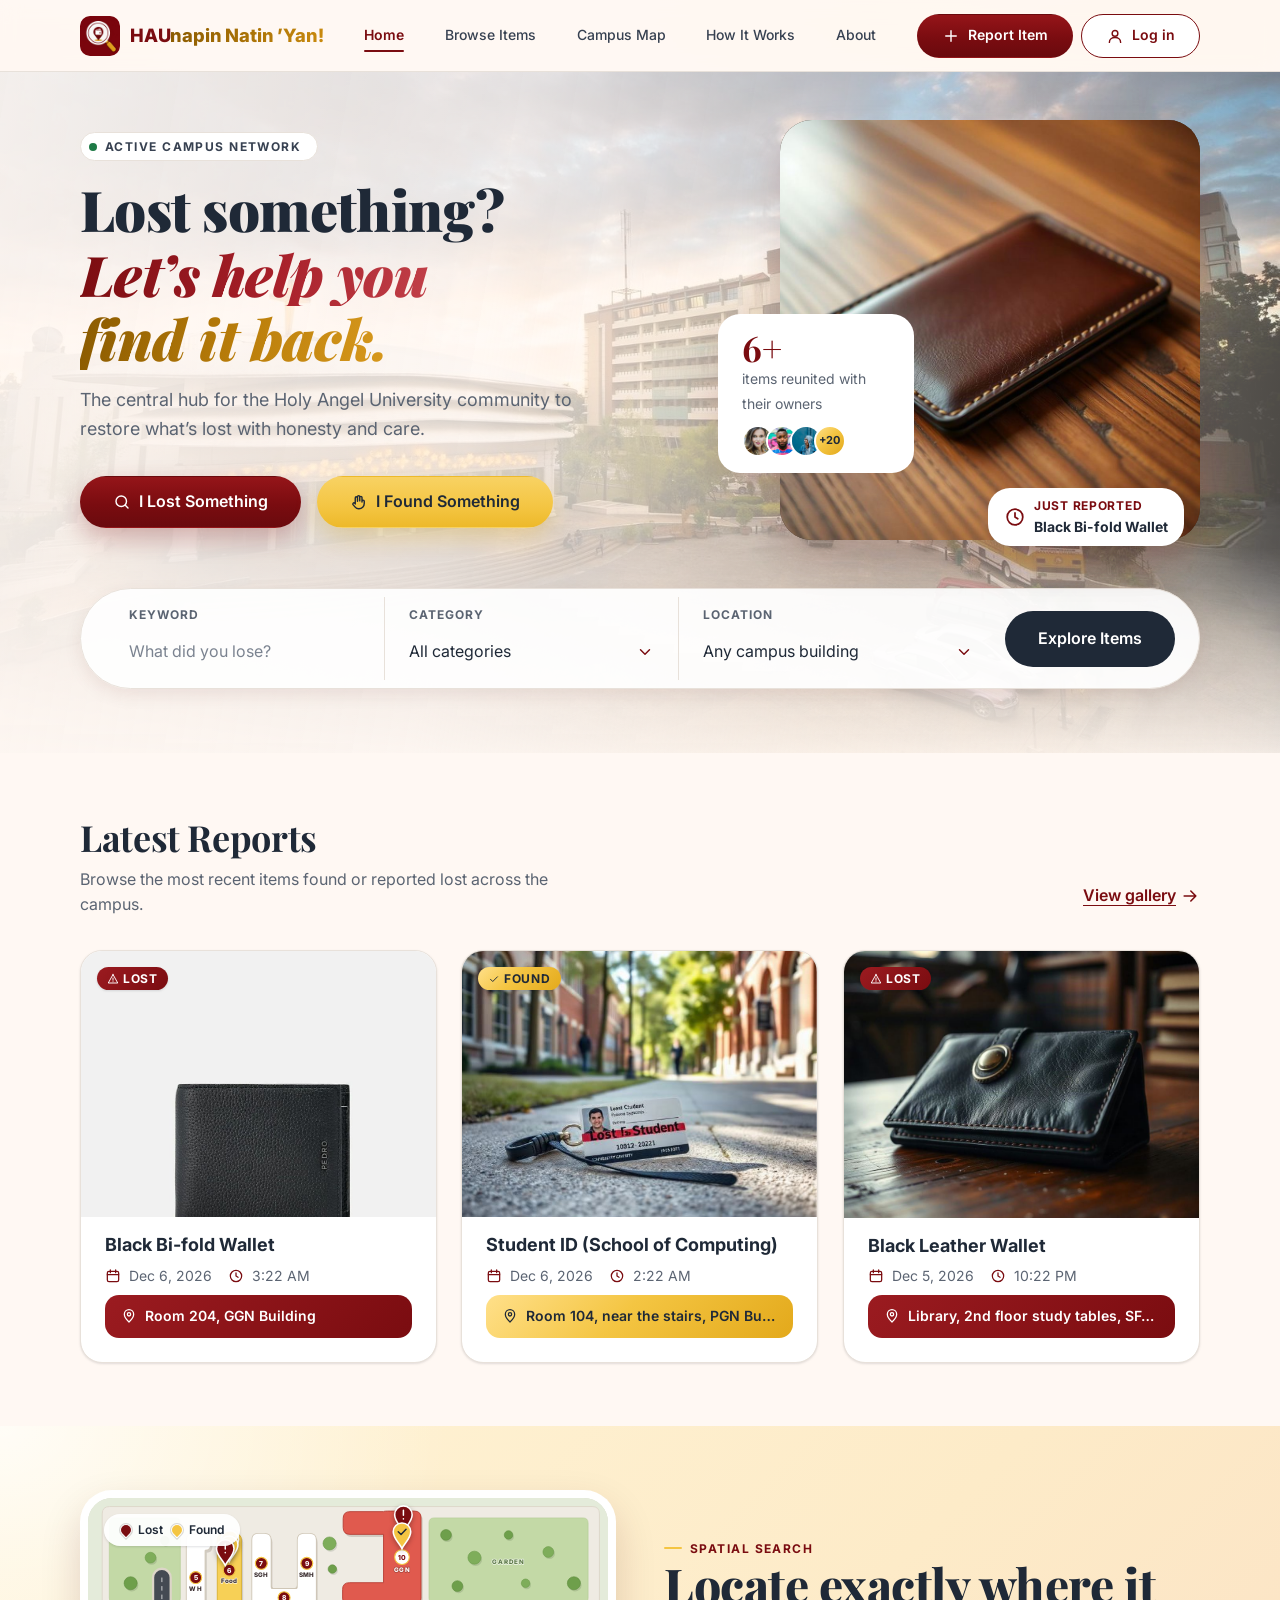
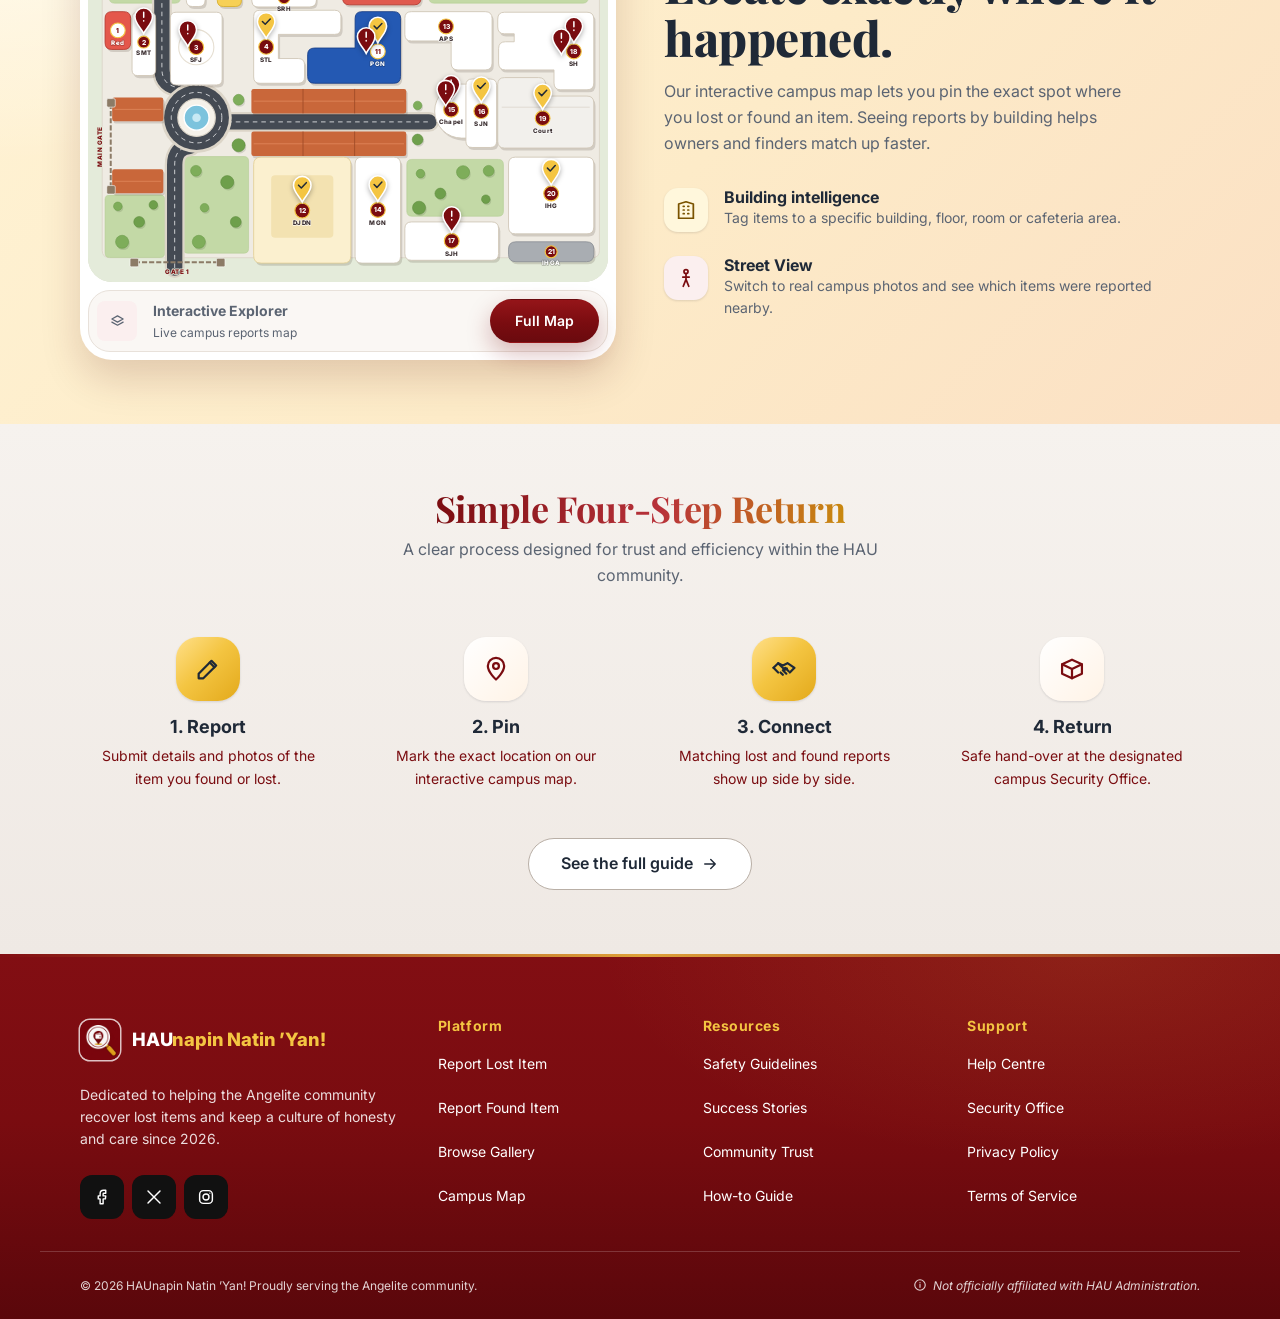
==== commit 99e485bd: "Release finalized codebase and complete project revisions Co-authored-by: domjy <tabinasdominique@gm" ====
--- a/index.html
+++ b/index.html
@@ -11,7 +11,7 @@
 <link rel="preconnect" href="https://fonts.googleapis.com">
 <link rel="preconnect" href="https://fonts.gstatic.com" crossorigin>
 <link href="https://fonts.googleapis.com/css2?family=Inter:wght@400;500;600;700;800;900&family=Playfair+Display:ital,wght@0,700;0,800;0,900;1,700;1,800;1,900&display=swap" rel="stylesheet">
-<link rel="stylesheet" href="css/styles.css?v=20261009c">
+<link rel="stylesheet" href="css/styles.css?v=20261010u">
 </head>
 <body data-page="home">
 
@@ -201,13 +201,13 @@
     <p class="footer-note"><svg class="icon" viewBox="0 0 24 24" fill="none" stroke="currentColor" stroke-width="1.9" stroke-linecap="round" stroke-linejoin="round" aria-hidden="true" focusable="false"><circle cx="12" cy="12" r="9"/><path d="M12 11v5M12 8v.01"/></svg>Not officially affiliated with HAU Administration.</p>
   </div>
 </footer>
-<script src="js/sync.js?v=20261009c"></script>
-<script src="js/icons.js?v=20261009c"></script>
-<script src="js/data.js?v=20261009c"></script>
-<script src="js/store.js?v=20261009c"></script>
-<script src="js/auth.js?v=20261009c"></script>
-<script src="js/ui.js?v=20261009c"></script>
-<script src="js/map.js?v=20261009c"></script>
-<script src="js/pages/home.js?v=20261009c"></script>
+<script src="js/sync.js?v=20261010u"></script>
+<script src="js/icons.js?v=20261010u"></script>
+<script src="js/data.js?v=20261010u"></script>
+<script src="js/store.js?v=20261010u"></script>
+<script src="js/auth.js?v=20261010u"></script>
+<script src="js/ui.js?v=20261010u"></script>
+<script src="js/map.js?v=20261010u"></script>
+<script src="js/pages/home.js?v=20261010u"></script>
 </body>
 </html>
--- a/css/styles.css
+++ b/css/styles.css
@@ -1521,3 +1521,275 @@
 .already-in .cluster { margin-top: var(--s-2); }
 .last-login { font-size: var(--fs-xs); color: var(--muted); margin-top: var(--s-1); }
 .btn[aria-busy="true"] { opacity: .7; cursor: progress; }
+
+/* ---------- Campus map v3: the team's 21-building map ---------- */
+.map-shell { background: #E4EBDA; }
+.map-ground { fill: #E4EBDA; }
+.map-campus { fill: #EFEBE3; stroke: #DCD5C8; stroke-width: 3; }
+.map-lawn { fill: #C3D9A6; stroke: #B1CC92; stroke-width: 2; }
+.map-drive-edge, .map-drive-edge-c { fill: none; stroke: #DCD5C8; stroke-width: 70; stroke-linecap: round; stroke-linejoin: round; }
+.map-drive-edge-c { fill: #DCD5C8; stroke: none; }
+.map-drive { fill: none; stroke: #444A53; stroke-width: 54; stroke-linecap: round; stroke-linejoin: round; }
+.map-asphalt { fill: #444A53; }
+.map-drive-line { fill: none; stroke: #FFFFFF; stroke-width: 3; stroke-dasharray: 16 14; opacity: .85; }
+.map-plaza { fill: #F6F2EA; stroke: #DCD5C8; stroke-width: 4; }
+.map-fountain { fill: #7CC3DD; stroke: #FFFFFF; stroke-width: 5; }
+.map-fountain-jet { fill: #C7E9F4; }
+.map-canopy { fill: #C9673A; }
+.map-canopy-shadow { fill: rgba(59, 42, 32, .16); }
+.canopy-ridge { stroke: #E0875A; stroke-width: 3; }
+.canopy-seam { stroke: #9E4A26; stroke-width: 3; }
+.map-tree { fill: #7EAD5A; stroke: #6A9A49; stroke-width: 2; }
+.map-tree.alt { fill: #6E9F4B; stroke: #5E8C3E; }
+.map-tree-shadow { fill: rgba(40, 60, 30, .14); }
+.map-fence { fill: none; stroke: #8C7B66; stroke-width: 7; stroke-dasharray: 18 7; }
+.map-post { fill: #8C7B66; stroke: #FFFFFF; stroke-width: 2; }
+.map-gate-label { font: 800 22px var(--font-body); fill: var(--burgundy); letter-spacing: .08em; text-transform: uppercase; paint-order: stroke; stroke: #E4EBDA; stroke-width: 6px; stroke-linejoin: round; }
+.landmark-label { font: 800 22px var(--font-body); fill: #5E7A4A; letter-spacing: .16em; text-transform: uppercase; text-anchor: middle; dominant-baseline: middle; paint-order: stroke; stroke: rgba(255,255,255,.75); stroke-width: 5px; stroke-linejoin: round; pointer-events: none; }
+
+.bldg .shadow { fill: rgba(59, 42, 32, .17); }
+.bldg .roof { fill: #FFFFFF; stroke: #CFC6B6; stroke-width: 3; stroke-linejoin: round; transition: fill .2s var(--ease), stroke .2s var(--ease); }
+.bldg.tone-red .roof { fill: #E4574B; stroke: #B5392F; }
+.bldg.tone-brick .roof { fill: #E05A4E; stroke: #B5392F; }
+.bldg.tone-yellow .roof { fill: #F7D056; stroke: #D9AE2A; }
+.bldg.tone-navy .roof { fill: #2459B3; stroke: #183E86; }
+.bldg.tone-cream .roof { fill: #FBF0CF; stroke: #E2CF96; }
+.bldg.tone-gray .roof { fill: #A9ADB2; stroke: #8C9096; }
+.bldg.tone-court .roof { fill: #F2F0EC; }
+.bldg.tone-u .roof { stroke: none; }
+.roof-detail { fill: #F3E2B1; pointer-events: none; }
+.roof-ring { fill: none; stroke: #E6DFD2; stroke-width: 4; pointer-events: none; }
+.roof-line { stroke: #DDD8CF; stroke-width: 3; pointer-events: none; }
+.chapel-cross { stroke: #B5B5B2; stroke-width: 4; stroke-linecap: round; pointer-events: none; }
+.bldg-badge { pointer-events: none; }
+.bldg-badge circle { fill: var(--burgundy); stroke: var(--gold); stroke-width: 4; }
+.bldg-badge text { font: 800 24px var(--font-body); fill: #FFFFFF; text-anchor: middle; dominant-baseline: central; }
+.bldg.tone-red .bldg-badge circle, .bldg.tone-brick .bldg-badge circle, .bldg.tone-navy .bldg-badge circle { fill: #FFFFFF; }
+.bldg.tone-red .bldg-badge text, .bldg.tone-brick .bldg-badge text, .bldg.tone-navy .bldg-badge text { fill: var(--burgundy); }
+.bldg-label { font: 800 22px var(--font-body); fill: #3B2F31; letter-spacing: .04em; text-anchor: middle; dominant-baseline: middle; paint-order: stroke; stroke: rgba(255,255,255,.85); stroke-width: 5px; stroke-linejoin: round; pointer-events: none; }
+.bldg.tone-red .bldg-label, .bldg.tone-brick .bldg-label, .bldg.tone-navy .bldg-label, .bldg.tone-gray .bldg-label { fill: #FFFFFF; stroke: rgba(0,0,0,.25); }
+.bldg.is-hot:hover .roof, .bldg.is-hot:focus-visible .roof { fill: #FFF3D1; stroke: var(--burgundy); stroke-width: 5; }
+.bldg.is-selected .roof { fill: #FFE7A6; stroke: var(--burgundy); stroke-width: 6; }
+.bldg.is-hot:hover .bldg-label, .bldg.is-selected .bldg-label { fill: var(--burgundy); stroke: rgba(255,255,255,.9); }
+.map-legend .lg-fence { border-top: 3px dashed #8C7B66; }
+
+.bldg-outline { fill: #FFFFFF; stroke: #CFC6B6; stroke-width: 6; stroke-linejoin: round; }
+.bldg-outline-shadow { fill: rgba(59, 42, 32, .17); }
+.bldg.tone-u .shadow { display: none; }
+
+/* ============================================================
+   Finishing layer: small touches that make the site feel premium.
+   Keeps the Figma layout; only refines colour depth, motion and detail.
+   ============================================================ */
+body {
+  background:
+    radial-gradient(1100px 520px at 100% -8%, rgba(244, 197, 66, 0.10), transparent 62%),
+    radial-gradient(900px 520px at -12% 28%, rgba(122, 12, 16, 0.045), transparent 60%),
+    var(--cream);
+  background-attachment: fixed;
+}
+::selection { background: rgba(244, 197, 66, 0.45); color: var(--ink); }
+html { scrollbar-color: #C9B9AE transparent; }
+
+/* Header: lighter glass, gains a soft shadow once the page scrolls */
+.site-header { background: rgba(255, 248, 243, 0.82); transition: box-shadow 0.3s var(--ease), background 0.3s var(--ease); }
+.site-header.is-scrolled { background: rgba(255, 250, 246, 0.92); box-shadow: 0 10px 30px rgba(74, 4, 4, 0.07); border-bottom-color: transparent; }
+.brand-mark { transition: transform 0.35s var(--ease); }
+.brand:hover .brand-mark { transform: rotate(-6deg) scale(1.05); }
+.nav-link::after {
+  content: ''; position: absolute; left: var(--s-2); right: var(--s-2); bottom: 6px; height: 2px; border-radius: 2px;
+  background: linear-gradient(90deg, var(--burgundy), var(--gold)); transform: scaleX(0); transform-origin: left; transition: transform 0.3s var(--ease);
+}
+.nav-link:hover::after, .nav-link[aria-current="page"]::after { transform: scaleX(1); }
+
+/* Buttons: a little depth and lift */
+.btn-primary { background: linear-gradient(180deg, #951519 0%, var(--burgundy) 55%, #6A0A0E 100%); }
+.btn-primary:hover { background: linear-gradient(180deg, #7E1014 0%, var(--burgundy-dark) 100%); box-shadow: 0 14px 30px rgba(122, 12, 16, 0.34); transform: translateY(-1px); }
+.btn-gold { background: linear-gradient(180deg, #F8D263 0%, var(--gold) 60%, #EDB92A 100%); box-shadow: 0 10px 22px rgba(212, 160, 23, 0.28); }
+.btn-gold:hover { background: linear-gradient(180deg, #F4C542 0%, #E5AE1C 100%); transform: translateY(-1px); }
+.btn-dark:hover, .btn-outline:hover { transform: translateY(-1px); }
+.btn-outline:hover { box-shadow: 0 8px 18px rgba(74, 4, 4, 0.08); }
+.btn:active { transform: translateY(1px); }
+
+/* Cards: gentle lift, photo zoom */
+.item-card:hover { transform: translateY(-4px); box-shadow: var(--shadow-3); border-color: var(--burgundy-100); }
+.item-media img { transition: transform 0.6s var(--ease); }
+.item-card:hover .item-media img { transform: scale(1.05); }
+.row-card:hover { box-shadow: 0 6px 16px rgba(74, 4, 4, 0.06); }
+
+/* Eyebrows get a short gold rule */
+.eyebrow:not(.eyebrow-pill)::before { content: ''; width: 18px; height: 2px; border-radius: 2px; background: var(--gold); flex: none; }
+
+/* Footer: richer maroon with a gold hairline */
+.site-footer {
+  position: relative;
+  background:
+    radial-gradient(700px 300px at 85% 0%, rgba(244, 197, 66, 0.10), transparent 70%),
+    linear-gradient(180deg, #820E13 0%, var(--burgundy) 45%, #5A070B 100%);
+}
+.site-footer::before { content: ''; position: absolute; left: 0; right: 0; top: 0; height: 3px; background: linear-gradient(90deg, transparent, var(--gold), transparent); opacity: 0.8; }
+.site-footer .icon-btn, .site-footer .social a { transition: transform 0.2s var(--ease), background 0.2s; }
+.site-footer .icon-btn:hover, .site-footer .social a:hover { transform: translateY(-2px); }
+
+/* Map frames get a soft inner edge */
+.map-shell { box-shadow: inset 0 0 0 1px rgba(74, 4, 4, 0.06); }
+.map-controls .icon-btn { transition: transform 0.2s var(--ease), background 0.2s; }
+.map-controls .icon-btn:hover { transform: scale(1.06); }
+
+/* Scroll reveal (only when JS is on and motion is allowed) */
+html.js-reveal .reveal { opacity: 0; transform: translateY(18px); }
+html.js-reveal .reveal.is-in { opacity: 1; transform: none; transition: opacity 0.7s var(--ease), transform 0.7s var(--ease); transition-delay: var(--d, 0s); }
+@media (prefers-reduced-motion: reduce) { html.js-reveal .reveal { opacity: 1; transform: none; } }
+@media print { html.js-reveal .reveal { opacity: 1 !important; transform: none !important; } .site-header { position: static; } }
+/* Home map preview: show the whole campus, caption sits under the map */
+.preview-frame { display: flex; flex-direction: column; gap: var(--s-1); }
+.preview-frame .map-shell { aspect-ratio: 1830 / 1350; }
+.preview-cta { position: static; box-shadow: none; background: var(--surface-2); border: 1px solid var(--line); }
+/* Team: smaller portraits on phones, gentle hover */
+@media (max-width: 599.98px) { .team-card img { max-width: 260px; margin-inline: auto; } }
+.team-card img { transition: transform 0.4s var(--ease), box-shadow 0.4s var(--ease); }
+.team-card:hover img { transform: translateY(-4px); box-shadow: var(--shadow-3); }
+
+/* ============================================================
+   Gradient colour layer: same layout, richer colour.
+   Burgundy → wine, gold → amber, cream → blush.
+   ============================================================ */
+:root {
+  --grad-burgundy: linear-gradient(135deg, #A3171D 0%, #7A0C10 48%, #4A0404 100%);
+  --grad-burgundy-soft: linear-gradient(135deg, #9B1B20 0%, #7A0C10 100%);
+  --grad-gold: linear-gradient(135deg, #FFE08A 0%, #F4C542 45%, #E3A91B 100%);
+  --grad-sunrise: linear-gradient(135deg, #7A0C10 0%, #B8323A 55%, #E39A3C 100%);
+  --grad-cream: linear-gradient(180deg, #FFF6EA 0%, #FFF8F3 100%);
+  --grad-text: linear-gradient(100deg, #7A0C10 0%, #B8323A 55%, #C98A0E 100%);
+}
+
+/* Headline accents: gradient text (falls back to solid burgundy) */
+@supports ((-webkit-background-clip: text) or (background-clip: text)) {
+  h1 .accent, h2 .accent, .page-hero h1 .accent, .hero h1 .accent {
+    background: var(--grad-text); -webkit-background-clip: text; background-clip: text; color: transparent;
+    padding-right: 0.08em; /* italic overhang */
+  }
+  .hero h1 .accent-gold, h1 .accent-gold, h2 .accent-gold {
+    background: linear-gradient(100deg, #9A6A00 0%, #C98A0E 50%, #E0A82A 100%); -webkit-background-clip: text; background-clip: text; color: transparent;
+    padding-right: 0.08em;
+  }
+}
+
+/* Heroes: layered blush + gold glow */
+.hero::before {
+  background:
+    radial-gradient(55% 70% at 88% 6%, rgba(244, 197, 66, 0.28), transparent 70%),
+    radial-gradient(45% 60% at 2% 95%, rgba(184, 50, 58, 0.14), transparent 70%),
+    radial-gradient(40% 50% at 45% 40%, rgba(255, 255, 255, 0.7), transparent 70%),
+    linear-gradient(180deg, #FFF3E4 0%, #FFF8F3 100%);
+}
+.page-hero {
+  background:
+    radial-gradient(50% 90% at 90% 0%, rgba(244, 197, 66, 0.22), transparent 70%),
+    radial-gradient(45% 80% at 5% 100%, rgba(184, 50, 58, 0.10), transparent 70%),
+    linear-gradient(180deg, #FFF0E0 0%, #FFF8F3 100%);
+}
+
+/* Solid fills → gradients */
+.chip[aria-pressed="true"], .badge-solid-lost, .loc-bar, .tile.is-burgundy, .skip-link { background: var(--grad-burgundy-soft); }
+.badge-solid-found, .loc-bar.is-found, .tile.is-gold, .avatar-stack b, .corner-badge { background: var(--grad-gold); }
+.step:nth-child(odd) .step-icon { background: var(--grad-gold); }
+.step:nth-child(even) .step-icon { background: linear-gradient(135deg, #FFFFFF 0%, #FFF3E6 100%); }
+.item-card:hover .view-pill { background: var(--grad-burgundy-soft); }
+.progress span, .bar span { background: linear-gradient(90deg, #7A0C10 0%, #B8323A 60%, #E3A91B 100%); }
+.snapshot {
+  background:
+    radial-gradient(80% 60% at 100% 0%, rgba(244, 197, 66, 0.22), transparent 60%),
+    var(--grad-burgundy);
+}
+.cta-card {
+  background:
+    radial-gradient(70% 90% at 100% 100%, rgba(244, 197, 66, 0.25), transparent 60%),
+    var(--grad-burgundy);
+}
+.auth-bg::after { background: linear-gradient(160deg, rgba(74, 4, 4, .92) 0%, rgba(122, 12, 16, .86) 45%, rgba(184, 50, 58, .78) 80%, rgba(227, 154, 60, .55) 100%); }
+
+/* Section bands */
+.band-cream {
+  background:
+    radial-gradient(50% 80% at 0% 0%, rgba(255, 255, 255, 0.8), transparent 70%),
+    linear-gradient(135deg, #FFF4D6 0%, #FDEBC8 55%, #FBE0C4 100%);
+}
+.band-grey { background: linear-gradient(180deg, #F6F2EE 0%, #EFE9E4 100%); }
+.band-soft { background: linear-gradient(180deg, #FAF8F7 0%, #F4F0EE 100%); }
+.band-gold {
+  background:
+    radial-gradient(60% 80% at 90% 0%, rgba(255, 255, 255, 0.35), transparent 70%),
+    linear-gradient(135deg, #FFD966 0%, #F4C542 45%, #E8AE25 100%);
+}
+.band-gold .faq-item[open] { background: linear-gradient(135deg, #2A0D10 0%, #111111 100%); }
+.cta-band {
+  background:
+    radial-gradient(40% 80% at 15% 50%, rgba(244, 197, 66, 0.16), transparent 70%),
+    radial-gradient(40% 80% at 85% 50%, rgba(184, 50, 58, 0.12), transparent 70%),
+    linear-gradient(180deg, #FFF8F3 0%, #FBEDEA 100%);
+}
+
+/* Cards: hairline gradient edge on hover */
+.card, .item-card, .story-card { background-clip: padding-box; }
+.item-card::before {
+  content: ''; position: absolute; inset: 0; z-index: 3; border-radius: inherit; padding: 1.5px; pointer-events: none;
+  background: linear-gradient(135deg, rgba(122, 12, 16, .55), rgba(244, 197, 66, .7));
+  -webkit-mask: linear-gradient(#000 0 0) content-box, linear-gradient(#000 0 0); -webkit-mask-composite: xor; mask-composite: exclude;
+  opacity: 0; transition: opacity .3s var(--ease);
+}
+.item-card:hover::before { opacity: 1; }
+.feature-icon, .cat-option .box .ico { background: linear-gradient(135deg, #FFFFFF 0%, #FFF1E2 100%); }
+.story-card blockquote { background: linear-gradient(135deg, #FFF9F0 0%, #FBF1EE 100%); }
+
+/* Brand name: subtle gradient on "napin Natin 'Yan!" */
+@supports ((-webkit-background-clip: text) or (background-clip: text)) {
+  .site-header .brand-name span { background: linear-gradient(100deg, #8A5A00, #C98A0E); -webkit-background-clip: text; background-clip: text; color: transparent; }
+}
+
+/* ---------- Page transitions: fade up on arrival, fade out on leave ---------- */
+@keyframes hny-page-in { from { opacity: 0; transform: translateY(14px); } to { opacity: 1; transform: none; } }
+main { animation: hny-page-in .55s cubic-bezier(.22, .8, .24, 1) both; }
+.site-footer { animation: hny-page-in .55s .08s cubic-bezier(.22, .8, .24, 1) both; }
+html.is-leaving main, html.is-leaving .site-footer { opacity: 0; transform: translateY(-8px); transition: opacity .22s ease, transform .22s ease; }
+/* Browsers with cross-document view transitions get a native cross-fade too */
+@view-transition { navigation: auto; }
+::view-transition-old(root) { animation: .22s ease both hny-vt-out; }
+::view-transition-new(root) { animation: .45s cubic-bezier(.22, .8, .24, 1) both hny-page-in; }
+@keyframes hny-vt-out { to { opacity: 0; } }
+@media (prefers-reduced-motion: reduce) {
+  main, .site-footer { animation: none; }
+  html.is-leaving main, html.is-leaving .site-footer { opacity: 1; transform: none; }
+}
+@supports ((-webkit-background-clip: text) or (background-clip: text)) {
+  .hero h1 .line-2, .hero h1 .line-3 { width: fit-content; -webkit-background-clip: text; background-clip: text; color: transparent; padding-right: 0.1em; }
+  .hero h1 .line-2 { background-image: linear-gradient(100deg, #7A0C10 0%, #A8202A 55%, #C2414A 100%); }
+  .hero h1 .line-3 { background-image: linear-gradient(100deg, #8A5A00 0%, #B97D0A 50%, #D99A1E 100%); }
+  .accent-solid, h2.h-burgundy, .c-gold {
+    -webkit-background-clip: text; background-clip: text; color: transparent;
+  }
+  .accent-solid, h2.h-burgundy { background-image: var(--grad-text); }
+  h2.h-burgundy { width: fit-content; margin-inline: auto; }
+  .c-gold { background-image: linear-gradient(100deg, #8A5A00 0%, #C98A0E 100%); }
+}
+/* Home hero: campus photo more visible; fade stays strong behind the headline so text reads clearly */
+.hero-bg img { opacity: .9; filter: saturate(1.05) contrast(1.02); }
+.hero-bg::after {
+  background:
+    linear-gradient(100deg, rgba(255,248,243,.94) 0%, rgba(255,248,243,.82) 38%, rgba(255,243,230,.45) 68%, rgba(255,240,225,.2) 100%),
+    linear-gradient(180deg, rgba(255,248,243,0) 70%, rgba(255,248,243,.9) 100%);
+}
+@media (max-width: 899.98px) {
+  .hero-bg::after { background: linear-gradient(180deg, rgba(255,248,243,.78) 0%, rgba(255,248,243,.88) 60%, rgba(255,248,243,.96) 100%); }
+}
+
+/* Street View: photo fade-in, counter, live mini map */
+.street-photo img { opacity: 0; transform: scale(1.03); transition: opacity .45s ease, transform .9s cubic-bezier(.22,.8,.24,1); }
+.street-photo img.is-in { opacity: 1; transform: none; }
+.street-count { margin-left: var(--s-1); padding-left: var(--s-1); border-left: 1px solid rgba(255,255,255,.3); color: rgba(255,255,255,.75); font-weight: 600; letter-spacing: .04em; }
+.street-mini { background: #E4EBDA; }
+.street-mini img { object-fit: initial; }
+.street-mini-dot { position: absolute; left: 50%; top: 50%; width: 14px; height: 14px; margin: -7px 0 0 -7px; border-radius: 50%; background: var(--burgundy); border: 3px solid #fff; box-shadow: 0 0 0 6px rgba(122,12,16,.25); animation: hny-ping 1.8s ease-out infinite; }
+@keyframes hny-ping { 0% { box-shadow: 0 0 0 0 rgba(122,12,16,.45); } 100% { box-shadow: 0 0 0 14px rgba(122,12,16,0); } }
+.street-chips { scroll-behavior: smooth; }
+@media (prefers-reduced-motion: reduce) { .street-photo img { opacity: 1; transform: none; } .street-mini-dot { animation: none; } }
